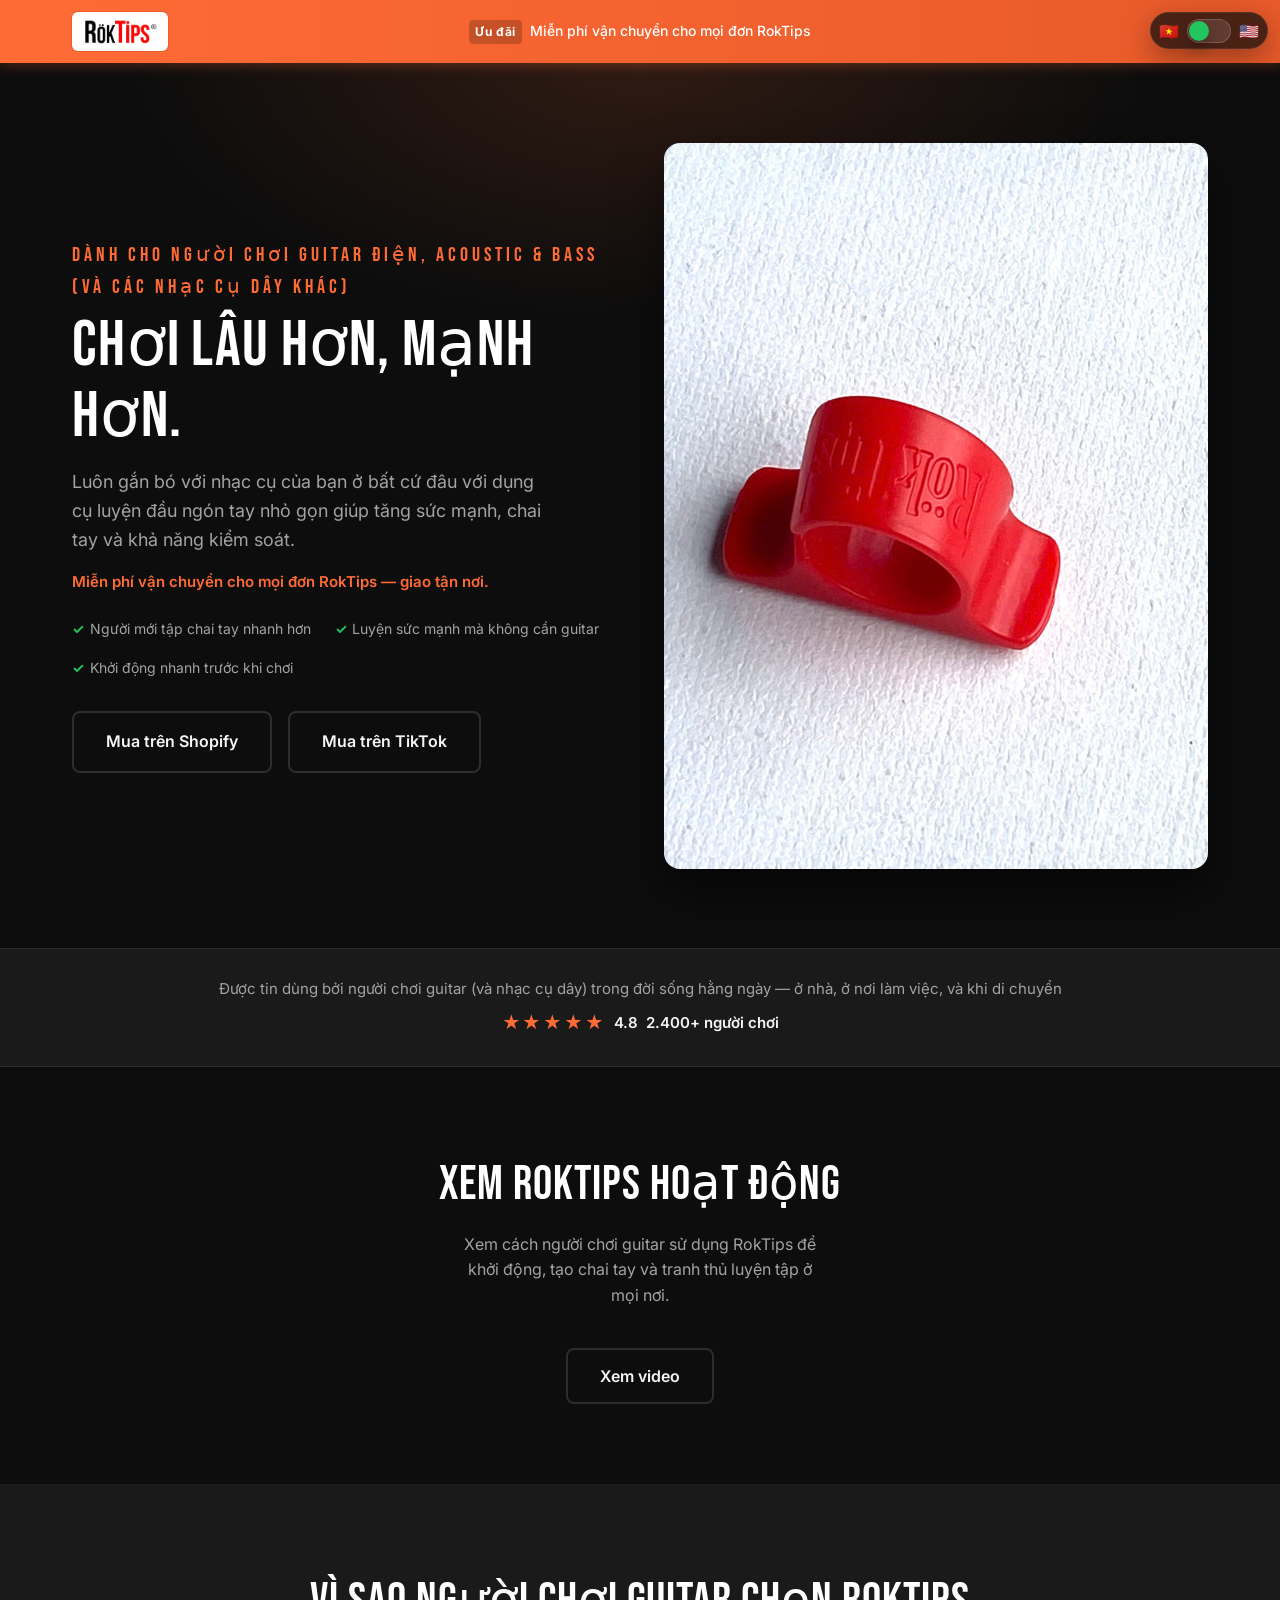
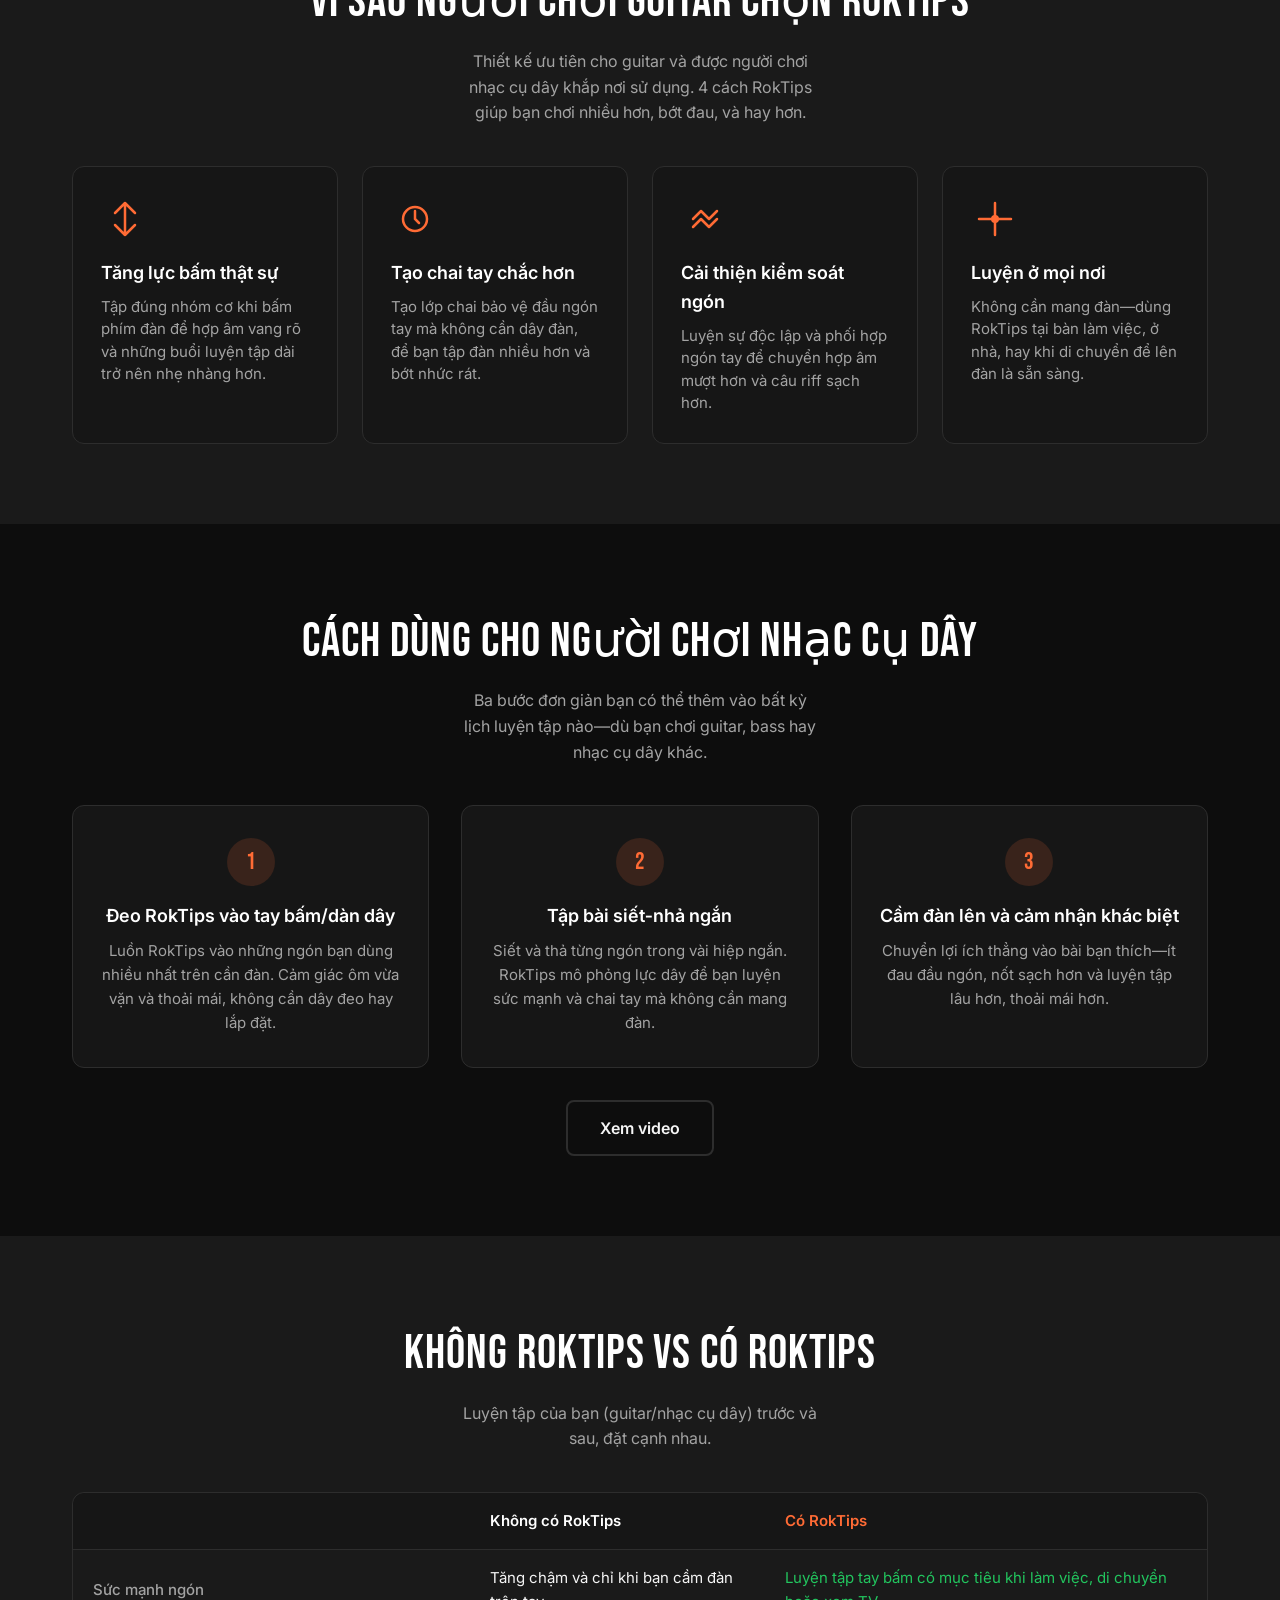
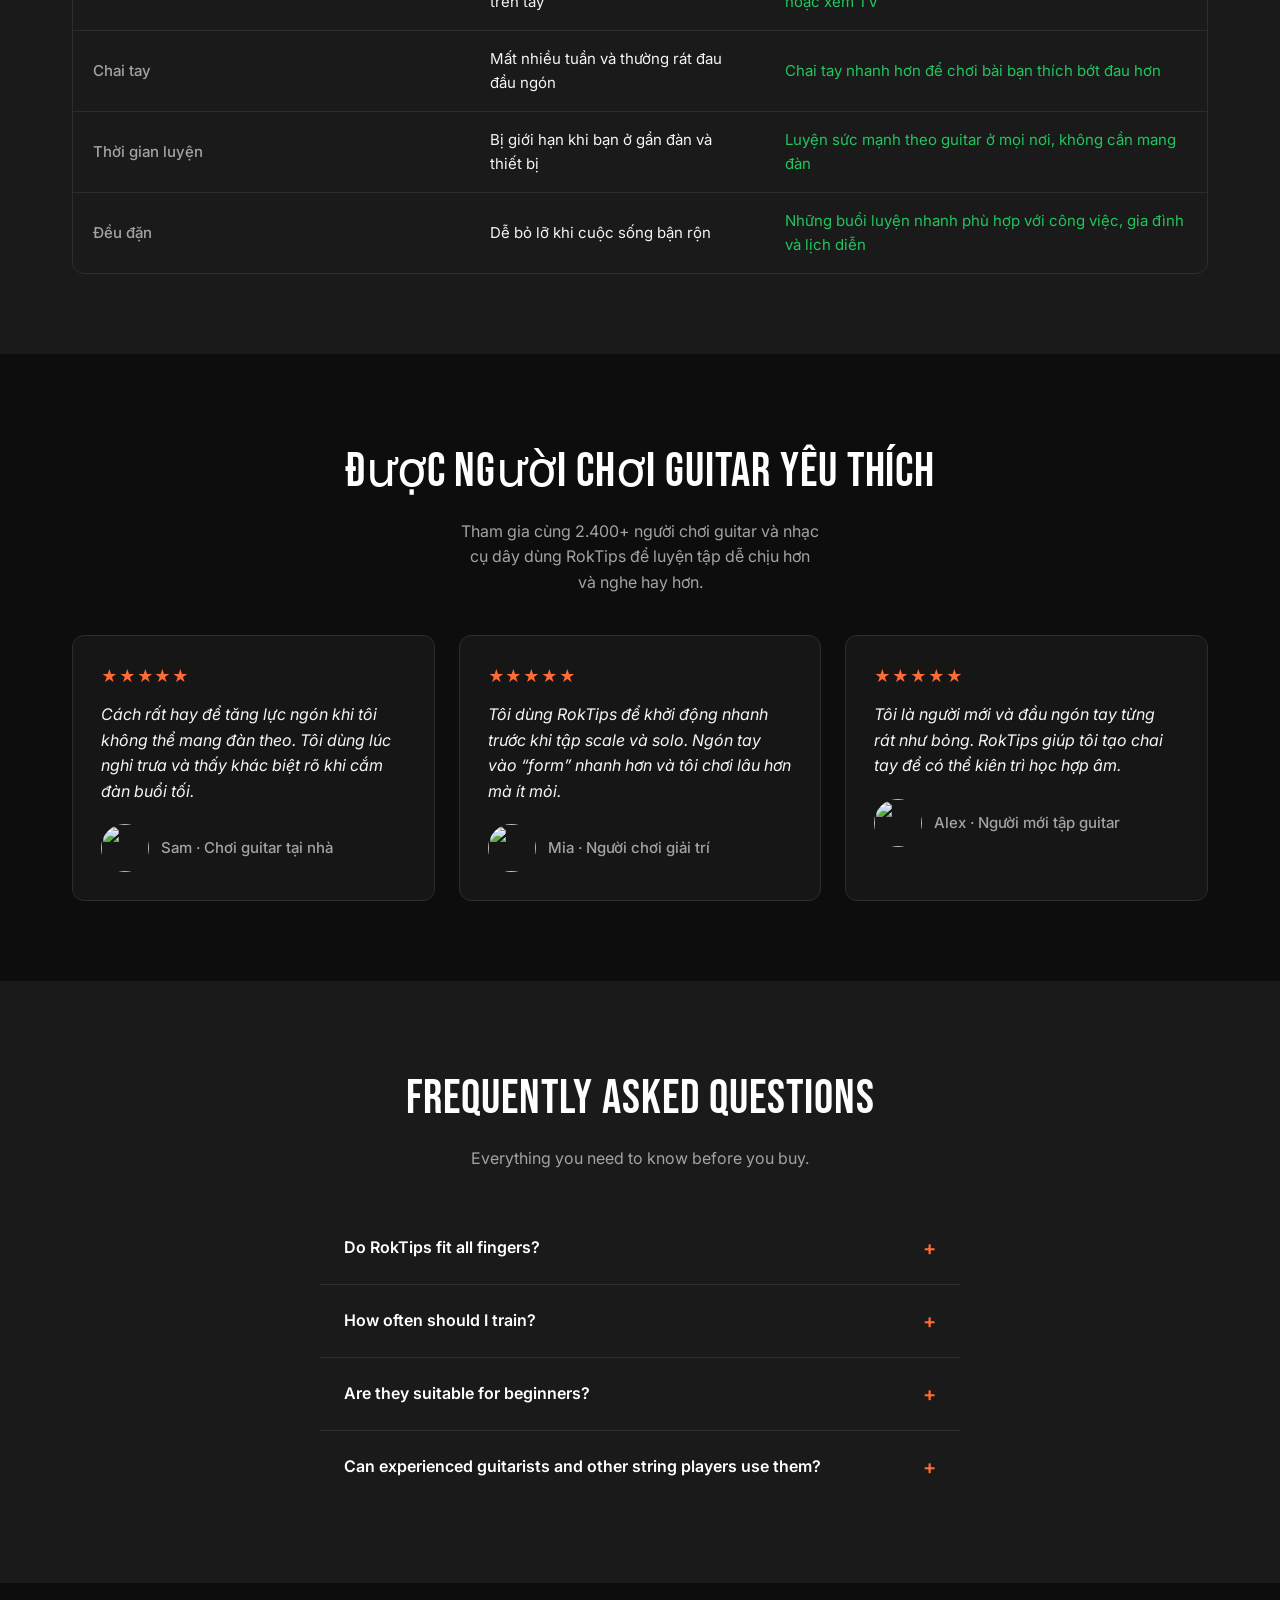
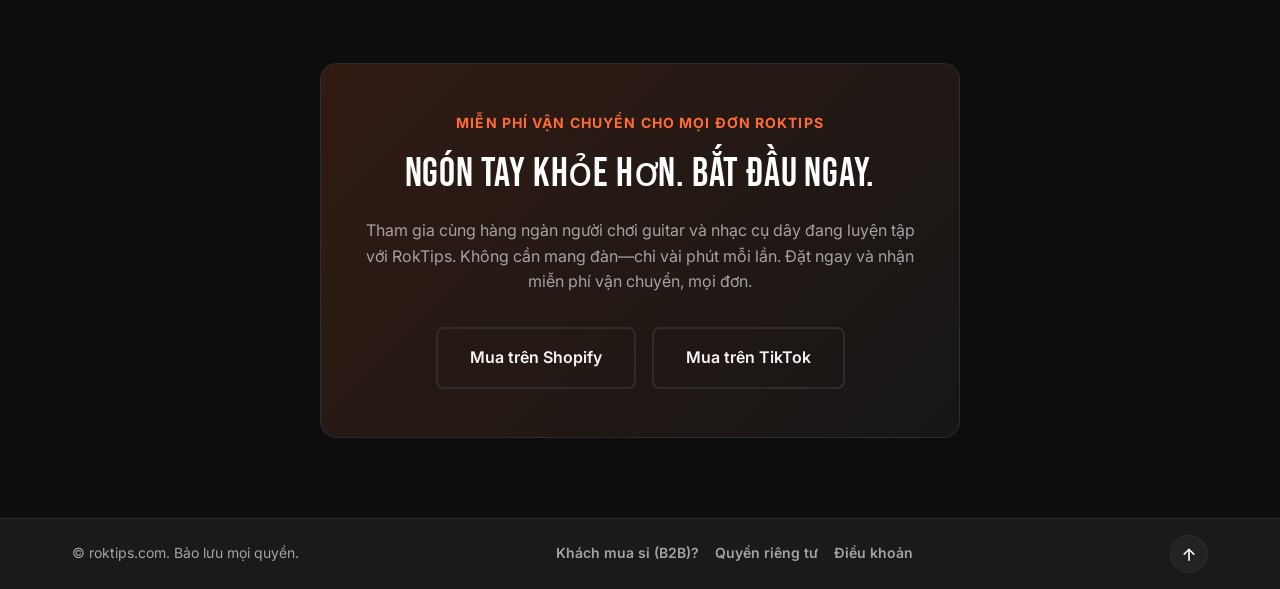
==== index.html @ f258624e "Update footer and add B2B lead tagging Refresh footer layout with privacy/terms links and a back-to-" ====
<!DOCTYPE html>
<html lang="vi">
<head>
  <meta charset="UTF-8">
  <meta name="viewport" content="width=device-width, initial-scale=1.0">
  <meta name="description" data-i18n-content="doc.description" content="RokTips – For guitarists and other string players who want stronger fingers, faster. Build calluses, strength, and dexterity anywhere so you can play longer with less pain.">
  <title data-i18n="doc.title">RokTips – Stronger Fingers for Guitarists & String Players</title>
  <link rel="preconnect" href="https://fonts.googleapis.com">
  <link rel="preconnect" href="https://fonts.gstatic.com" crossorigin>
  <link href="https://fonts.googleapis.com/css2?family=Bebas+Neue&family=Inter:wght@400;500;600;700&display=swap" rel="stylesheet">
  <link rel="stylesheet" href="css/styles.css?v=4">
</head>
<body>
  <!-- Language toggle -->
  <div class="lang-toggle" aria-label="Language selector" data-i18n-aria="lang.aria">
    <span class="lang-toggle__flag" aria-hidden="true" title="Tiếng Việt" data-i18n-title="lang.vnTitle">🇻🇳</span>
    <label class="lang-toggle__switch">
      <input type="checkbox" class="lang-toggle__input" id="lang-toggle" aria-label="Toggle language" data-i18n-aria="lang.toggleAria">
      <span class="lang-toggle__track" aria-hidden="true"></span>
      <span class="lang-toggle__thumb" aria-hidden="true"></span>
    </label>
    <span class="lang-toggle__flag" aria-hidden="true" title="English" data-i18n-title="lang.enTitle">🇺🇸</span>
  </div>

  <!-- Offer banner -->
  <div id="launch-banner" class="launch-banner" role="banner">
    <div class="launch-banner__inner">
      <span class="launch-banner__logo-wrap"><img src="img/logo.png" alt="RokTips" class="launch-banner__logo" width="120" height="32"></span>
      <a href="#cta" class="launch-banner__text">
        <span class="launch-banner__badge" data-i18n="banner.badge">Offer</span>
        <span data-i18n="banner.text">Free shipping on every RokTips order</span>
      </a>
    </div>
  </div>

  <!-- Sticky buy bar (top on desktop, bottom on mobile) -->
  <aside id="sticky-buy" class="sticky-buy" aria-label="Quick purchase" data-i18n-aria="stickyBuy.aria">
    <div class="sticky-buy__inner">
      <img src="img/logo.png" alt="RokTips" class="sticky-buy__logo" width="100" height="28">
      <span class="sticky-buy__label">RokTips</span>
      <div class="sticky-buy__buttons">
        <a href="https://shopify-link-placeholder" class="btn btn--secondary btn--sm js-open-register" target="_blank" rel="noopener" data-i18n="common.buyShopify">Buy on Shopify</a>
        <a href="https://tiktok-link-placeholder" class="btn btn--secondary btn--sm js-open-register" target="_blank" rel="noopener" data-i18n="common.buyTiktok">Buy on TikTok</a>
      </div>
    </div>
  </aside>

  <main>
    <!-- 1. Hero -->
    <header class="hero" id="hero">
      <div class="hero__bg"></div>
      <div class="container hero__container">
        <div class="hero__content">
          <p class="hero__brand" data-i18n-html="hero.brand">For electric, acoustic & bass guitarists<br>(and other string players)</p>
          <h1 class="hero__headline" data-i18n="hero.headline">Play Longer, Stronger.</h1>
          <p class="hero__subheadline" data-i18n="hero.subheadline">Stay connected to your instrument anywhere with a pocket‑sized fingertip trainer that builds strength, calluses, and control.</p>
          <p class="hero__urgency" data-i18n="hero.urgency">Free shipping on every RokTips order — delivered straight to your door.</p>
          <div class="hero__features">
            <span class="hero__feature"><span class="hero__feature-icon" aria-hidden="true">✓</span> <span data-i18n="hero.feature1">Beginners build calluses faster</span></span>
            <span class="hero__feature"><span class="hero__feature-icon" aria-hidden="true">✓</span> <span data-i18n="hero.feature2">Practice strength drills without a guitar</span></span>
            <span class="hero__feature"><span class="hero__feature-icon" aria-hidden="true">✓</span> <span data-i18n="hero.feature3">Quick warm‑ups before you play</span></span>
          </div>
          <div class="hero__cta">
            <a href="https://shopify-link-placeholder" class="btn btn--secondary btn--lg js-open-register" target="_blank" rel="noopener" data-i18n="common.buyShopify">Buy on Shopify</a>
            <a href="https://tiktok-link-placeholder" class="btn btn--secondary btn--lg js-open-register" target="_blank" rel="noopener" data-i18n="common.buyTiktok">Buy on TikTok</a>
          </div>
        </div>
        <figure class="hero__media">
          <img src="img/roktips.jpeg" alt="RokTips fingertip training tips and packaging for guitar and string players" width="560" height="560" class="hero__image">
        </figure>
      </div>
    </header>

    <!-- 2. Social proof strip -->
    <section class="social-proof" aria-label="Social proof" data-i18n-aria="socialProof.aria">
      <div class="container">
        <p class="social-proof__text" data-i18n="socialProof.text">Trusted by everyday guitarists (and other string players) at home, at work, and on the road</p>
        <div class="social-proof__stats">
          <span class="social-proof__stars" aria-hidden="true">★★★★★</span>
          <span class="social-proof__count" data-i18n-html="socialProof.count">4.8&nbsp;&nbsp;2,400+ players</span>
        </div>
      </div>
    </section>

    <!-- 3. Demo video -->
    <section class="video-section" id="demo">
      <div class="container">
        <h2 class="section-title" data-i18n="demo.title">See RokTips in Action</h2>
        <p class="section-subtitle" data-i18n="demo.subtitle">Watch how real guitarists use RokTips to warm up, build calluses, and squeeze in extra practice anywhere.</p>
        <div class="video-cta reveal">
          <button type="button" class="btn btn--secondary btn--lg js-open-video" data-i18n="common.watchVideo">
            Watch Video
          </button>
        </div>
      </div>
    </section>

    <!-- 4. Benefits -->
    <section class="benefits" id="benefits">
      <div class="container">
        <h2 class="section-title" data-i18n="benefits.title">Why Guitarists Choose RokTips</h2>
        <p class="section-subtitle" data-i18n="benefits.subtitle">Designed for guitarists first, and used by string players everywhere. Four ways RokTips helps you play more, hurt less, and sound better.</p>
        <div class="benefits__grid">
          <article class="benefit-card reveal">
            <div class="benefit-card__icon" aria-hidden="true">
              <svg viewBox="0 0 48 48" fill="none" xmlns="http://www.w3.org/2000/svg"><path d="M24 8v32M14 18l10-10 10 10M14 30l10 10 10-10" stroke="currentColor" stroke-width="2.5" stroke-linecap="round" stroke-linejoin="round"/></svg>
            </div>
            <h3 class="benefit-card__title" data-i18n="benefits.card1.title">Build real fretting strength</h3>
            <p class="benefit-card__text" data-i18n="benefits.card1.text">Target the same muscles you use on the fretboard so chords ring out clearly and long practice sessions feel easier.</p>
          </article>
          <article class="benefit-card reveal">
            <div class="benefit-card__icon" aria-hidden="true">
              <svg viewBox="0 0 48 48" fill="none" xmlns="http://www.w3.org/2000/svg"><circle cx="24" cy="24" r="12" stroke="currentColor" stroke-width="2.5"/><path d="M24 16v8l4 4" stroke="currentColor" stroke-width="2.5" stroke-linecap="round"/></svg>
            </div>
            <h3 class="benefit-card__title" data-i18n="benefits.card2.title">Develop solid calluses</h3>
            <p class="benefit-card__text" data-i18n="benefits.card2.text">Build protective fingertip calluses away from the strings, so you can spend more time actually playing and less time nursing sore fingers.</p>
          </article>
          <article class="benefit-card reveal">
            <div class="benefit-card__icon" aria-hidden="true">
              <svg viewBox="0 0 48 48" fill="none" xmlns="http://www.w3.org/2000/svg"><path d="M12 24l8-8 8 8 8-8" stroke="currentColor" stroke-width="2.5" stroke-linecap="round" stroke-linejoin="round"/><path d="M12 32l8-8 8 8 8-8" stroke="currentColor" stroke-width="2.5" stroke-linecap="round" stroke-linejoin="round"/></svg>
            </div>
            <h3 class="benefit-card__title" data-i18n="benefits.card3.title">Improve finger control</h3>
            <p class="benefit-card__text" data-i18n="benefits.card3.text">Train independent finger movement and coordination so your chord changes get smoother and your riffs get cleaner.</p>
          </article>
          <article class="benefit-card reveal">
            <div class="benefit-card__icon" aria-hidden="true">
              <svg viewBox="0 0 48 48" fill="none" xmlns="http://www.w3.org/2000/svg"><path d="M8 24h32M24 8v32" stroke="currentColor" stroke-width="2.5" stroke-linecap="round"/><circle cx="24" cy="24" r="4" fill="currentColor"/></svg>
            </div>
            <h3 class="benefit-card__title" data-i18n="benefits.card4.title">Practise guitar skills anywhere</h3>
            <p class="benefit-card__text" data-i18n="benefits.card4.text">No guitar needed—use RokTips at your desk, on the sofa, or during your commute and show up to the fretboard already warmed up.</p>
          </article>
        </div>
      </div>
    </section>

    <!-- 5. How it works -->
    <section class="how-it-works" id="how">
      <div class="container">
        <h2 class="section-title" data-i18n="how.title">How It Works for String Players</h2>
        <p class="section-subtitle" data-i18n="how.subtitle">Three simple steps you can add to any practice routine—whether you play guitar, bass, or other string instruments.</p>
        <ol class="steps">
          <li class="step reveal">
            <span class="step__num" aria-hidden="true">1</span>
            <h3 class="step__title" data-i18n="how.step1.title">Slip RokTips on your fretting/playing hand</h3>
            <p class="step__text" data-i18n="how.step1.text">Slide RokTips onto the fingers you use most on the fretboard or fingerboard. They feel snug but comfortable, with no setup or straps.</p>
          </li>
          <li class="step reveal">
            <span class="step__num" aria-hidden="true">2</span>
            <h3 class="step__title" data-i18n="how.step2.title">Do short squeeze‑and‑release drills</h3>
            <p class="step__text" data-i18n="how.step2.text">Squeeze and release each finger for a short set. RokTips simulate string resistance so you can train strength and calluses without your instrument.</p>
          </li>
          <li class="step reveal">
            <span class="step__num" aria-hidden="true">3</span>
            <h3 class="step__title" data-i18n="how.step3.title">Pick up your guitar (or other string instrument) and feel the difference</h3>
            <p class="step__text" data-i18n="how.step3.text">Transfer your gains straight to your favourite songs or pieces—less fingertip pain, cleaner notes, and longer, more enjoyable practice sessions.</p>
          </li>
        </ol>
        <div class="video-cta reveal">
          <button type="button" class="btn btn--secondary btn--lg js-open-local-video" data-i18n="common.watchVideo">
            Watch Video
          </button>
        </div>
      </div>
    </section>

    <!-- 6. Comparison -->
    <section class="comparison" id="comparison">
      <div class="container">
        <h2 class="section-title" data-i18n="comparison.title">Without vs With RokTips</h2>
        <p class="section-subtitle" data-i18n="comparison.subtitle">What your practice looks like as a guitarist or string player, side‑by‑side.</p>
        <div class="comparison-table-wrapper reveal">
          <table class="comparison-table">
            <thead>
              <tr>
                <th scope="col"></th>
                <th scope="col" data-i18n="comparison.colWithout">Without RokTips</th>
                <th scope="col" data-i18n="comparison.colWith">With RokTips</th>
              </tr>
            </thead>
            <tbody>
              <tr>
                <th scope="row" data-i18n="comparison.row1.label">Finger strength</th>
                <td data-i18n="comparison.row1.without">Builds slowly, only while you have a guitar in your hands</td>
                <td data-i18n="comparison.row1.with">Targeted fretting‑hand training while you work, commute, or watch TV</td>
              </tr>
              <tr>
                <th scope="row" data-i18n="comparison.row2.label">Calluses</th>
                <td data-i18n="comparison.row2.without">Take weeks to develop, with sore, stinging fingertips</td>
                <td data-i18n="comparison.row2.with">Calluses develop faster so playing your favourite songs hurts less</td>
              </tr>
              <tr>
                <th scope="row" data-i18n="comparison.row3.label">Practice time</th>
                <td data-i18n="comparison.row3.without">Limited to when you're near your guitar and amp</td>
                <td data-i18n="comparison.row3.with">Practise guitar‑specific strength drills anywhere, no guitar needed</td>
              </tr>
              <tr>
                <th scope="row" data-i18n="comparison.row4.label">Consistency</th>
                <td data-i18n="comparison.row4.without">Easy to skip days when life gets busy</td>
                <td data-i18n="comparison.row4.with">Quick sessions that fit around work, family, and gigs</td>
              </tr>
            </tbody>
          </table>
        </div>
      </div>
    </section>

    <!-- 7. Testimonials -->
    <section class="testimonials" id="testimonials">
      <div class="container">
        <h2 class="section-title" data-i18n="testimonials.title">Loved by Everyday Guitarists</h2>
        <p class="section-subtitle" data-i18n="testimonials.subtitle">Join 2,400+ guitarists and other string players using RokTips to make practice feel better and sound better.</p>
        <div class="testimonials__grid">
          <blockquote class="testimonial-card reveal">
            <div class="testimonial-card__stars" aria-hidden="true">★★★★★</div>
            <p class="testimonial-card__quote" data-i18n="testimonials.card1.quote">Great way to build finger strength when I can't take my guitar with me. I use it on my lunch break and notice the difference when I plug in at night.</p>
            <footer class="testimonial-card__author">
              <img src="https://placehold.co/56x56/333/666?text=1" alt="" width="56" height="56" class="testimonial-card__avatar">
              <cite data-i18n="testimonials.card1.cite">Sam · Bedroom guitarist</cite>
            </footer>
          </blockquote>
          <blockquote class="testimonial-card reveal">
            <div class="testimonial-card__stars" aria-hidden="true">★★★★★</div>
            <p class="testimonial-card__quote" data-i18n="testimonials.card2.quote">I use RokTips for a quick warm‑up before I practise scales and solos. My fingers feel ready way quicker and I can go longer without fatigue.</p>
            <footer class="testimonial-card__author">
              <img src="https://placehold.co/56x56/333/666?text=2" alt="" width="56" height="56" class="testimonial-card__avatar">
              <cite data-i18n="testimonials.card2.cite">Mia · Hobby player</cite>
            </footer>
          </blockquote>
          <blockquote class="testimonial-card reveal">
            <div class="testimonial-card__stars" aria-hidden="true">★★★★★</div>
            <p class="testimonial-card__quote" data-i18n="testimonials.card3.quote">I'm a total beginner and my fingertips used to be on fire after 10 minutes. RokTips helped me build calluses so I could actually stick with learning chords.</p>
            <footer class="testimonial-card__author">
              <img src="https://placehold.co/56x56/333/666?text=3" alt="" width="56" height="56" class="testimonial-card__avatar">
              <cite data-i18n="testimonials.card3.cite">Alex · New guitarist</cite>
            </footer>
          </blockquote>
        </div>
      </div>
    </section>

    <!-- 8. FAQ -->
    <section class="faq" id="faq">
      <div class="container">
        <h2 class="section-title">Frequently Asked Questions</h2>
        <p class="section-subtitle">Everything you need to know before you buy.</p>
        <div class="faq-list">
          <details class="faq-item reveal">
            <summary class="faq-item__question">Do RokTips fit all fingers?</summary>
            <p class="faq-item__answer">Yes, they fit most adult fingers.</p>
          </details>
          <details class="faq-item reveal">
            <summary class="faq-item__question">How often should I train?</summary>
            <p class="faq-item__answer">Short sessions are recommended.</p>
          </details>
          <details class="faq-item reveal">
            <summary class="faq-item__question">Are they suitable for beginners?</summary>
            <p class="faq-item__answer">Yes.</p>
          </details>
          <details class="faq-item reveal">
            <summary class="faq-item__question">Can experienced guitarists and other string players use them?</summary>
            <p class="faq-item__answer">Yes, many guitarists and other string players use them for warmups and strength training.</p>
          </details>
        </div>
      </div>
    </section>

    <!-- 9. Final CTA -->
    <section class="cta-final" id="cta">
      <div class="container">
        <div class="cta-final__box reveal">
          <p class="cta-final__urgency" data-i18n="cta.urgency">Free shipping on every RokTips order</p>
          <h2 class="cta-final__headline" data-i18n="cta.headline">Get Stronger Fingers. Start Today.</h2>
          <p class="cta-final__text" data-i18n="cta.text">Join thousands of guitar players and other string musicians training with RokTips. No instrument needed—just a few minutes a day. Order now and get free shipping, every time.</p>
          <div class="cta-final__buttons">
            <a href="https://shopify-link-placeholder" class="btn btn--secondary btn--lg js-open-register" target="_blank" rel="noopener" data-i18n="common.buyShopify">Buy on Shopify</a>
            <a href="https://tiktok-link-placeholder" class="btn btn--secondary btn--lg js-open-register" target="_blank" rel="noopener" data-i18n="common.buyTiktok">Buy on TikTok</a>
          </div>
        </div>
      </div>
    </section>
  </main>

  <!-- 10. Footer -->
  <footer class="footer" id="footer">
    <div class="container">
      <div class="footer__inner">
        <p class="footer__copy" data-i18n="footer.copy">© roktips.com. All rights reserved.</p>
        <nav class="footer__links" aria-label="Footer links" data-i18n-aria="footer.linksAria">
          <a class="footer__link js-open-b2b" href="#contact" data-i18n="footer.b2b">B2B Buyer?</a>
          <a class="footer__link" href="privacy.html" data-i18n="footer.privacy">Privacy</a>
          <a class="footer__link" href="terms.html" data-i18n="footer.terms">Terms</a>
        </nav>
        <a class="footer__top" href="#hero" aria-label="Back to top" data-i18n-aria="footer.backToTopAria">
          <svg viewBox="0 0 24 24" aria-hidden="true" focusable="false">
            <path d="M12 5l7 7-1.4 1.4L13 8.8V20h-2V8.8L6.4 13.4 5 12l7-7z" fill="currentColor"/>
          </svg>
        </a>
      </div>
    </div>
  </footer>

  <!-- Video modal -->
  <div class="video-modal" id="video-modal" aria-hidden="true">
    <div class="video-modal__backdrop" data-video-close></div>
    <div class="video-modal__dialog" role="dialog" aria-modal="true" aria-label="RokTips demo video" data-i18n-aria="videoModal.youtubeAria">
      <button type="button" class="video-modal__close" data-video-close aria-label="Close video" data-i18n-aria="videoModal.closeAria">&times;</button>
      <div class="video-modal__frame">
        <iframe
          id="video-iframe"
          src=""
          title="RokTips demo video"
          data-i18n-title="videoModal.youtubeTitle"
          allow="accelerometer; autoplay; clipboard-write; encrypted-media; gyroscope; picture-in-picture"
          allowfullscreen
        ></iframe>
      </div>
    </div>
  </div>

  <!-- Local MP4 video modal -->
  <div class="video-modal" id="local-video-modal" aria-hidden="true">
    <div class="video-modal__backdrop" data-local-video-close></div>
    <div class="video-modal__dialog" role="dialog" aria-modal="true" aria-label="RokTips video" data-i18n-aria="videoModal.localAria">
      <button type="button" class="video-modal__close" data-local-video-close aria-label="Close video" data-i18n-aria="videoModal.closeAria">&times;</button>
      <div class="video-modal__frame">
        <video
          id="local-video"
          controls
          preload="metadata"
          playsinline
        >
          <source src="hivAVFy6.mp4" type="video/mp4">
          <span data-i18n="videoModal.noSupport">Sorry, your browser doesn’t support embedded videos.</span>
        </video>
      </div>
    </div>
  </div>

  <!-- Interest registration modal -->
  <div class="interest-modal" id="interest-modal" aria-hidden="true">
    <div class="interest-modal__backdrop" data-modal-close></div>
    <div class="interest-modal__dialog" role="dialog" aria-modal="true" aria-labelledby="interest-modal-title">
      <button type="button" class="interest-modal__close" data-modal-close aria-label="Close registration form" data-i18n-aria="interest.closeAria">&times;</button>
      <h2 class="interest-modal__title" id="interest-modal-title" data-i18n="interest.title">Register your interest in RokTips</h2>
      <p class="interest-modal__subtitle"><span class="interest-modal__icon" aria-hidden="true">🚀</span> <span data-i18n="interest.subtitle">Launching soon. Leave your details and we'll let you know the moment RokTips goes live.</span></p>
      <div class="interest-modal__body">
        <form class="interest-modal__form" id="interest-form" novalidate>
          <div class="interest-modal__fields">
          <label class="interest-modal__field">
            <span class="interest-modal__label" data-i18n="interest.firstNameLabel">First name</span>
            <input type="text" name="first_name" id="interest-first-name" class="interest-modal__input" placeholder="Alex" autocomplete="given-name" data-i18n-placeholder="interest.firstNamePlaceholder">
          </label>
          <label class="interest-modal__field">
            <span class="interest-modal__label" data-i18n="interest.emailLabel">Email</span>
            <input type="email" name="email" id="interest-email" class="interest-modal__input" placeholder="you@example.com" autocomplete="email" data-i18n-placeholder="interest.emailPlaceholder">
          </label>
          <fieldset class="interest-modal__field interest-modal__channels">
            <legend class="interest-modal__label" data-i18n="interest.channelLegend">Preferred app for messages</legend>
            <div class="interest-modal__channel-row">
              <div class="interest-modal__channel-options">
                <label class="interest-modal__channel">
                  <input type="radio" name="channel" value="whatsapp">
                  <span>WhatsApp</span>
                </label>
                <label class="interest-modal__channel">
                  <input type="radio" name="channel" value="zalo">
                  <span>Zalo</span>
                </label>
              </div>
              <input
                type="tel"
                name="phone"
                id="interest-phone"
                class="interest-modal__input interest-modal__phone-single"
                value="+84 "
                placeholder="+84 7123 456 789"
                autocomplete="tel"
                data-i18n-placeholder="interest.phonePlaceholder"
              >
            </div>
          </fieldset>
          </div>
          <p class="interest-modal__error" id="interest-error" aria-live="polite" hidden></p>
          <p class="interest-modal__success" id="interest-success" aria-live="polite" hidden data-i18n="interest.success">Thanks for your interest! We'll notify you when RokTips is available.</p>
          <button type="submit" class="btn btn--secondary btn--lg interest-modal__submit" data-i18n="interest.submit">Notify me when RokTips launches</button>
          <p class="interest-modal__privacy" data-i18n-html="interest.privacyHtml">We’ll only use your details to let you know about the RokTips launch and related offers. No spam.</p>
        </form>
      </div>
    </div>
  </div>

  <script src="js/script.js"></script>
</body>
</html>
---- css/styles.css ----
/* ============================================
   RokTips – Product Landing Page
   Dark rock-inspired, high-contrast, modern
   ============================================ */

:root {
  /* Palette */
  --bg-dark: #0d0d0d;
  --bg-card: #161616;
  --bg-elevated: #1a1a1a;
  --surface: #252525;
  --border: #2d2d2d;
  --text: #f5f5f5;
  --text-muted: #a3a3a3;
  --accent: #ff6b35;
  --accent-hover: #ff8555;
  --accent-muted: rgba(255, 107, 53, 0.15);
  --white: #ffffff;
  --success: #22c55e;

  /* Spacing */
  --section-padding-y: 5rem;
  --section-padding-y-mobile: 3.5rem;
  --container-gap: 2rem;
}

*,
*::before,
*::after {
  box-sizing: border-box;
}

html {
  scroll-behavior: smooth;
}

body {
  margin: 0;
  font-family: 'Inter', -apple-system, BlinkMacSystemFont, sans-serif;
  font-size: 1rem;
  line-height: 1.6;
  color: var(--text);
  background: var(--bg-dark);
  -webkit-font-smoothing: antialiased;
}

body.has-banner {
  padding-top: 48px;
}

body.banner-dismissed.has-banner {
  padding-top: 0;
}

img {
  max-width: 100%;
  height: auto;
  display: block;
}

a {
  color: inherit;
  text-decoration: none;
}

/* ============================================
   Language toggle (VN/EN)
   ============================================ */
.lang-toggle {
  position: fixed;
  top: 0.75rem;
  right: 0.75rem;
  z-index: 220;
  display: inline-flex;
  align-items: center;
  gap: 0.5rem;
  padding: 0.35rem 0.5rem;
  border-radius: 999px;
  background: rgba(13, 13, 13, 0.72);
  border: 1px solid rgba(255, 255, 255, 0.08);
  backdrop-filter: blur(10px);
  -webkit-backdrop-filter: blur(10px);
  box-shadow: 0 10px 30px rgba(0, 0, 0, 0.35);
}

.lang-toggle__flag {
  font-size: 1rem;
  line-height: 1;
  opacity: 0.95;
}

.lang-toggle__switch {
  position: relative;
  width: 44px;
  height: 24px;
  display: inline-flex;
  align-items: center;
  justify-content: center;
}

.lang-toggle__input {
  position: absolute;
  inset: 0;
  opacity: 0;
  cursor: pointer;
}

.lang-toggle__track {
  position: absolute;
  inset: 0;
  background: rgba(255, 255, 255, 0.12);
  border: 1px solid rgba(255, 255, 255, 0.16);
  border-radius: 999px;
  transition: background 0.2s ease, border-color 0.2s ease;
}

.lang-toggle__thumb {
  position: absolute;
  top: 2px;
  left: 2px;
  width: 20px;
  height: 20px;
  border-radius: 999px;
  background: var(--success);
  box-shadow: 0 8px 16px rgba(0, 0, 0, 0.35);
  transition: transform 0.2s ease, background 0.2s ease;
}

.lang-toggle__input:checked ~ .lang-toggle__thumb {
  transform: translateX(20px);
  background: var(--success);
}

.lang-toggle__input:focus-visible ~ .lang-toggle__track {
  outline: 2px solid var(--accent);
  outline-offset: 2px;
}

@media (max-width: 767px) {
  .lang-toggle {
    top: 0.6rem;
    right: 0.6rem;
  }
}

/* Container */
.container {
  width: 100%;
  max-width: 1200px;
  margin: 0 auto;
  padding: 0 1.25rem;
}

@media (min-width: 768px) {
  .container {
    padding: 0 2rem;
  }
}

/* Section titles */
.section-title {
  font-family: 'Bebas Neue', sans-serif;
  font-size: clamp(2rem, 5vw, 3rem);
  font-weight: 400;
  letter-spacing: 0.02em;
  text-align: center;
  margin: 0 0 0.5rem;
  color: var(--white);
}

.section-subtitle {
  text-align: center;
  font-size: 1rem;
  color: var(--text-muted);
  margin: 0 0 2.5rem;
  max-width: 36ch;
  margin-left: auto;
  margin-right: auto;
}

/* Buttons */
.btn {
  display: inline-flex;
  align-items: center;
  justify-content: center;
  padding: 0.875rem 1.75rem;
  font-family: inherit;
  font-size: 0.9375rem;
  font-weight: 600;
  border: none;
  border-radius: 8px;
  cursor: pointer;
  transition: background 0.2s, transform 0.15s;
}

.btn:focus-visible {
  outline: 2px solid var(--accent);
  outline-offset: 2px;
}

.btn--primary {
  background: var(--accent);
  color: var(--white);
}

.btn--primary:hover {
  background: var(--accent-hover);
  transform: translateY(-1px);
}

.btn--secondary {
  background: transparent;
  color: var(--text);
  border: 2px solid var(--border);
}

.btn--secondary:hover {
  border-color: var(--accent);
  color: var(--accent);
  transform: translateY(-1px);
}

.btn--lg {
  padding: 1rem 2rem;
  font-size: 1rem;
}

.btn--sm {
  padding: 0.5rem 1rem;
  font-size: 0.875rem;
}

/* Subtle pulse for primary CTA */
@keyframes cta-pulse {
  0%, 100% { box-shadow: 0 0 0 0 rgba(255, 107, 53, 0.35); }
  50% { box-shadow: 0 0 0 8px rgba(255, 107, 53, 0); }
}

.btn--pulse.btn--primary {
  animation: cta-pulse 2s ease-in-out infinite;
}

.btn--pulse.btn--primary:hover {
  animation: none;
  box-shadow: 0 4px 14px rgba(255, 107, 53, 0.4);
}

/* ============================================
   Launch offer banner
   ============================================ */
.launch-banner {
  position: fixed;
  top: 0;
  left: 0;
  right: 0;
  z-index: 101;
  background: linear-gradient(90deg, var(--accent) 0%, #e85a2a 100%);
  color: var(--white);
  font-size: 0.875rem;
  font-weight: 500;
  box-shadow: 0 2px 12px rgba(255, 107, 53, 0.3);
  transition: transform 0.35s ease, opacity 0.35s ease;
}

.launch-banner.is-dismissed {
  transform: translateY(-100%);
  opacity: 0;
  pointer-events: none;
}

.launch-banner__inner {
  max-width: 1200px;
  margin: 0 auto;
  padding: 0.625rem 1.25rem 0.625rem 1.25rem;
  display: flex;
  align-items: center;
  justify-content: flex-start;
  gap: 0.75rem 1rem;
  position: relative;
  flex-wrap: wrap;
  padding-right: 2.5rem; /* space for dismiss button */
}

.launch-banner__logo-wrap {
  display: inline-flex;
  align-items: center;
  justify-content: center;
  background: #fff;
  padding: 0.35rem 0.6rem;
  border-radius: 6px;
  flex-shrink: 0;
  box-shadow: 0 0 0 1px rgba(0, 0, 0, 0.08);
}

.launch-banner__logo {
  height: 28px;
  width: auto;
  max-width: 100px;
  min-width: 60px;
  object-fit: contain;
  display: block;
}

.launch-banner__text {
  margin: 0;
  position: absolute;
  left: 50%;
  transform: translateX(-50%);
  text-align: center;
  padding: 0 3rem; /* avoid overlap with logo and dismiss */
  max-width: calc(100% - 8rem);
  box-sizing: border-box;
}

.launch-banner__badge {
  display: inline-block;
  background: rgba(0, 0, 0, 0.2);
  padding: 0.2em 0.5em;
  border-radius: 4px;
  font-weight: 700;
  font-size: 0.75rem;
  letter-spacing: 0.05em;
  margin-right: 0.35em;
  animation: badge-shine 3s ease-in-out infinite;
}

@keyframes badge-shine {
  0%, 100% { opacity: 1; }
  50% { opacity: 0.85; }
}

.launch-banner__dismiss {
  position: absolute;
  right: 0.75rem;
  top: 50%;
  transform: translateY(-50%);
  background: transparent;
  border: none;
  color: var(--white);
  font-size: 1.5rem;
  line-height: 1;
  cursor: pointer;
  padding: 0.25rem;
  opacity: 0.9;
  transition: opacity 0.2s;
  -webkit-tap-highlight-color: transparent;
}

.launch-banner__dismiss:hover {
  opacity: 1;
}

/* Small screens: logo and offer on same row; offer wraps to 2 lines beside logo */
@media (max-width: 767px) {
  .launch-banner__inner {
    flex-wrap: nowrap;
    padding-right: 2.5rem;
  }
  .launch-banner__text {
    position: static;
    left: auto;
    transform: none;
    width: auto;
    max-width: none;
    padding: 0 0.5rem 0 0;
    flex: 1;
    min-width: 0;
    text-align: left;
  }
}

@media (min-width: 768px) {
  .launch-banner__inner {
    padding: 0.75rem 2rem;
  }
  .launch-banner__dismiss {
    right: 1.5rem;
  }
}

/* ============================================
   Sticky buy bar (top desktop, bottom mobile)
   ============================================ */
.sticky-buy {
  position: fixed;
  top: 0;
  left: 0;
  right: 0;
  z-index: 100;
  background: rgba(13, 13, 13, 0.97);
  backdrop-filter: blur(12px);
  -webkit-backdrop-filter: blur(12px);
  border-bottom: 1px solid var(--border);
  transform: translateY(-100%);
  transition: transform 0.3s ease;
}

.sticky-buy.is-visible {
  transform: translateY(0);
}

/* Mobile: floating bar at bottom, full-width buttons */
@media (max-width: 767px) {
  .sticky-buy {
    top: auto;
    bottom: 0;
    transform: translateY(100%);
    border-bottom: none;
    border-top: 1px solid var(--border);
    padding-bottom: env(safe-area-inset-bottom, 0);
  }

  .sticky-buy.is-visible {
    transform: translateY(0);
  }

  .sticky-buy__inner {
    flex-direction: column;
    align-items: stretch;
    padding: 0.75rem 1rem;
    padding-bottom: calc(0.75rem + env(safe-area-inset-bottom, 0));
  }

  .sticky-buy__label {
    text-align: center;
    font-size: 1.25rem;
  }

  .sticky-buy__buttons {
    flex-direction: row;
    justify-content: center;
    gap: 0.75rem;
  }

  .sticky-buy__buttons .btn {
    flex: 1;
    min-width: 0;
  }

  main {
    padding-bottom: 100px; /* space above sticky bar */
  }
}

.sticky-buy__inner {
  max-width: 1200px;
  margin: 0 auto;
  padding: 0.75rem 1.25rem;
  display: flex;
  align-items: center;
  justify-content: space-between;
  gap: 1rem;
}

.sticky-buy__logo {
  height: 28px;
  width: auto;
  max-width: 90px;
  object-fit: contain;
  flex-shrink: 0;
  display: block;
}

.sticky-buy__label {
  font-family: 'Bebas Neue', sans-serif;
  font-size: 1.5rem;
  letter-spacing: 0.05em;
  color: var(--accent);
}

.sticky-buy__buttons {
  display: flex;
  gap: 0.75rem;
  flex-wrap: wrap;
}

@media (min-width: 768px) {
  .sticky-buy__inner {
    padding: 0.875rem 2rem;
  }
}

/* ============================================
   Hero
   ============================================ */
.hero {
  position: relative;
  min-height: 100vh;
  display: flex;
  align-items: center;
  padding: var(--section-padding-y-mobile) 0 4rem;
  overflow: hidden;
}

@media (min-width: 768px) {
  .hero {
    padding: var(--section-padding-y) 0 4rem;
  }
}

.hero__bg {
  position: absolute;
  inset: 0;
  background: radial-gradient(ellipse 80% 60% at 50% 0%, var(--accent-muted) 0%, transparent 50%),
              var(--bg-dark);
  pointer-events: none;
}

.hero__container {
  position: relative;
  display: grid;
  gap: 2.5rem;
  align-items: center;
}

@media (min-width: 900px) {
  .hero__container {
    grid-template-columns: 1fr 1fr;
    gap: 3rem;
    min-height: 70vh;
  }
}

.hero__content {
  text-align: center;
}

@media (min-width: 900px) {
  .hero__content {
    text-align: left;
  }
}

.hero__brand {
  font-family: 'Bebas Neue', sans-serif;
  font-size: 1.25rem;
  letter-spacing: 0.2em;
  color: var(--accent);
  margin: 0 0 0.5rem;
}

.hero__headline {
  font-family: 'Bebas Neue', sans-serif;
  font-size: clamp(2.5rem, 6vw, 4rem);
  font-weight: 400;
  line-height: 1.1;
  letter-spacing: 0.02em;
  margin: 0 0 1rem;
  color: var(--white);
}

.hero__subheadline {
  font-size: clamp(1rem, 2vw, 1.125rem);
  color: var(--text-muted);
  margin: 0 0 1rem;
  max-width: 480px;
}

.hero__urgency {
  font-size: 0.9375rem;
  font-weight: 600;
  color: var(--accent);
  margin: 0 0 1.5rem;
}

.hero__features {
  display: flex;
  flex-wrap: wrap;
  gap: 1rem 1.5rem;
  margin-bottom: 2rem;
  justify-content: center;
}

@media (min-width: 900px) {
  .hero__features {
    justify-content: flex-start;
  }
}

.hero__feature {
  display: inline-flex;
  align-items: center;
  gap: 0.35rem;
  font-size: 0.875rem;
  color: var(--text-muted);
}

.hero__feature-icon {
  color: var(--success);
  font-weight: 700;
}

.hero__content .hero__subheadline {
  margin-left: auto;
  margin-right: auto;
}

@media (min-width: 900px) {
  .hero__content .hero__subheadline {
    margin-left: 0;
    margin-right: 0;
  }
}

.hero__cta {
  display: flex;
  flex-wrap: wrap;
  gap: 1rem;
  justify-content: center;
}

@media (min-width: 900px) {
  .hero__cta {
    justify-content: flex-start;
  }
}

.hero__media {
  margin: 0;
  display: flex;
  justify-content: center;
  align-items: center;
}

.hero__image {
  border-radius: 16px;
  box-shadow: 0 24px 48px rgba(0, 0, 0, 0.5);
  transition: transform 0.5s ease;
}

.hero__media:hover .hero__image {
  transform: scale(1.02);
}

/* ============================================
   Social proof strip
   ============================================ */
.social-proof {
  padding: 1.75rem 0;
  background: var(--bg-elevated);
  border-top: 1px solid var(--border);
  border-bottom: 1px solid var(--border);
}

.social-proof .container {
  display: flex;
  flex-direction: column;
  align-items: center;
  gap: 0.5rem;
  text-align: center;
}

.social-proof__text {
  font-size: 0.9375rem;
  color: var(--text-muted);
  margin: 0;
}

.social-proof__stats {
  display: flex;
  align-items: center;
  gap: 0.5rem;
}

.social-proof__stars {
  color: var(--accent);
  font-size: 1.125rem;
  letter-spacing: 0.1em;
  animation: stars-soft 4s ease-in-out infinite;
}

.social-proof__count {
  font-weight: 600;
  font-size: 0.9375rem;
  color: var(--text);
}

/* ============================================
   Video section
   ============================================ */
.video-section {
  padding: var(--section-padding-y-mobile) 0;
}

@media (min-width: 768px) {
  .video-section {
    padding: var(--section-padding-y) 0;
  }
}

.video-cta {
  text-align: center;
  margin-top: 0.5rem;
}

.how-it-works .video-cta {
  margin-top: 2rem;
}

.video-wrapper {
  position: relative;
  max-width: 960px;
  margin: 0 auto;
  aspect-ratio: 16 / 9;
  border-radius: 12px;
  overflow: hidden;
  background: var(--surface);
}

.video-thumb {
  display: block;
  position: relative;
  aspect-ratio: 16 / 9;
}

.video-thumb img {
  width: 100%;
  height: 100%;
  object-fit: cover;
}

.video-thumb__play {
  position: absolute;
  top: 50%;
  left: 50%;
  transform: translate(-50%, -50%);
  width: 72px;
  height: 72px;
  background: var(--accent);
  border-radius: 50%;
  box-shadow: 0 8px 24px rgba(255, 107, 53, 0.4);
  transition: transform 0.2s, background 0.2s;
}

.video-thumb__play::after {
  content: '';
  position: absolute;
  top: 50%;
  left: 52%;
  transform: translate(-50%, -50%);
  border: 14px solid transparent;
  border-left-color: var(--white);
  margin-left: 4px;
}

.video-thumb:hover .video-thumb__play {
  transform: translate(-50%, -50%) scale(1.08);
  background: var(--accent-hover);
}

.video-embed {
  position: absolute;
  inset: 0;
  background: var(--bg-dark);
}

.video-thumb[hidden] {
  display: none;
}

.video-embed iframe {
  width: 100%;
  height: 100%;
  border: none;
}

.video-embed[hidden] {
  display: none;
}

/* Fullscreen video modal */
.video-modal {
  position: fixed;
  inset: 0;
  z-index: 190;
  display: none;
  align-items: center;
  justify-content: center;
  padding: clamp(0.75rem, 3vw, 2rem);
}

.video-modal.is-open {
  display: flex;
}

.video-modal__backdrop {
  position: absolute;
  inset: 0;
  background: rgba(0, 0, 0, 0.75);
}

.video-modal__dialog {
  position: relative;
  width: min(960px, 100%);
  margin: 0;
  padding: 0;
  border-radius: 12px;
  overflow: hidden;
  box-shadow: 0 24px 60px rgba(0, 0, 0, 0.7);
}

.video-modal__close {
  position: absolute;
  top: 0.5rem;
  right: 0.75rem;
  z-index: 2;
  background: rgba(0, 0, 0, 0.6);
  border: none;
  color: #fff;
  font-size: 1.5rem;
  line-height: 1;
  padding: 0.2rem 0.5rem;
  cursor: pointer;
}

.video-modal__frame {
  position: relative;
  width: 100%;
  aspect-ratio: 16 / 9;
  max-height: calc(100vh - 4.5rem);
  background: #000;
}

.video-modal__frame iframe {
  position: absolute;
  inset: 0;
  width: 100%;
  height: 100%;
  border: none;
}

.video-modal__frame video {
  position: absolute;
  inset: 0;
  width: 100%;
  height: 100%;
  border: none;
  background: #000;
}

/* ============================================
   Benefits
   ============================================ */
.benefits {
  padding: var(--section-padding-y-mobile) 0;
  background: var(--bg-elevated);
}

@media (min-width: 768px) {
  .benefits {
    padding: var(--section-padding-y) 0;
  }
}

.benefits__grid {
  display: grid;
  grid-template-columns: 1fr;
  gap: 1.5rem;
}

@media (min-width: 600px) {
  .benefits__grid {
    grid-template-columns: repeat(2, 1fr);
  }
}

@media (min-width: 900px) {
  .benefits__grid {
    grid-template-columns: repeat(4, 1fr);
    gap: 1.5rem;
  }
}

.benefit-card {
  background: var(--bg-card);
  border: 1px solid var(--border);
  border-radius: 12px;
  padding: 1.75rem;
  transition: transform 0.25s ease, border-color 0.25s ease, box-shadow 0.25s ease;
}

.benefit-card:hover {
  transform: translateY(-6px);
  border-color: var(--accent-muted);
  box-shadow: 0 16px 32px rgba(0, 0, 0, 0.35);
}

.benefit-card:hover .benefit-card__icon {
  transform: scale(1.08);
}

.benefit-card__icon {
  width: 48px;
  height: 48px;
  color: var(--accent);
  margin-bottom: 1rem;
  transition: transform 0.25s ease;
}

.benefit-card__icon svg {
  width: 100%;
  height: 100%;
}

/* Staggered reveal delay for benefit cards */
.benefits__grid .benefit-card.reveal:nth-child(1) { transition-delay: 0.05s; }
.benefits__grid .benefit-card.reveal:nth-child(2) { transition-delay: 0.1s; }
.benefits__grid .benefit-card.reveal:nth-child(3) { transition-delay: 0.15s; }
.benefits__grid .benefit-card.reveal:nth-child(4) { transition-delay: 0.2s; }

.benefit-card__title {
  font-size: 1.125rem;
  font-weight: 600;
  margin: 0 0 0.5rem;
  color: var(--white);
}

.benefit-card__text {
  font-size: 0.9375rem;
  color: var(--text-muted);
  margin: 0;
  line-height: 1.5;
}

/* ============================================
   How it works
   ============================================ */
.how-it-works {
  padding: var(--section-padding-y-mobile) 0;
}

@media (min-width: 768px) {
  .how-it-works {
    padding: var(--section-padding-y) 0;
  }
}

.steps {
  list-style: none;
  margin: 0;
  padding: 0;
  display: grid;
  gap: 2rem;
  max-width: 640px;
  margin: 0 auto;
}

@media (min-width: 768px) {
  .steps {
    grid-template-columns: repeat(3, 1fr);
    gap: 2rem;
    max-width: none;
  }
}

.step {
  text-align: center;
  padding: 2rem 1.5rem;
  background: var(--bg-card);
  border: 1px solid var(--border);
  border-radius: 12px;
  transition: transform 0.2s, border-color 0.2s;
}

.step:hover {
  transform: translateY(-2px);
  border-color: var(--accent-muted);
}

.step__num {
  display: inline-flex;
  align-items: center;
  justify-content: center;
  width: 48px;
  height: 48px;
  font-family: 'Bebas Neue', sans-serif;
  font-size: 1.5rem;
  color: var(--accent);
  background: var(--accent-muted);
  border-radius: 50%;
  margin-bottom: 1rem;
  transition: transform 0.2s ease;
}

.step:hover .step__num {
  transform: scale(1.08);
}

.step__title {
  font-size: 1.125rem;
  font-weight: 600;
  margin: 0 0 0.5rem;
  color: var(--white);
}

.step__text {
  font-size: 0.9375rem;
  color: var(--text-muted);
  margin: 0;
}

/* ============================================
   Comparison table
   ============================================ */
.comparison {
  padding: var(--section-padding-y-mobile) 0;
  background: var(--bg-elevated);
}

@media (min-width: 768px) {
  .comparison {
    padding: var(--section-padding-y) 0;
  }
}

.comparison-table-wrapper {
  overflow-x: auto;
  border-radius: 12px;
  border: 1px solid var(--border);
}

.comparison-table {
  width: 100%;
  min-width: 320px;
  border-collapse: collapse;
  font-size: 0.9375rem;
}

.comparison-table th,
.comparison-table td {
  padding: 1rem 1.25rem;
  text-align: left;
  border-bottom: 1px solid var(--border);
}

.comparison-table thead th {
  background: var(--bg-card);
  font-weight: 600;
  color: var(--white);
}

.comparison-table thead th:first-child {
  border-radius: 12px 0 0 0;
}

.comparison-table thead th:last-child {
  border-radius: 0 12px 0 0;
  color: var(--accent);
}

.comparison-table tbody th {
  font-weight: 500;
  color: var(--text-muted);
  width: 35%;
}

.comparison-table tbody td {
  color: var(--text);
}

.comparison-table tbody tr:last-child th,
.comparison-table tbody tr:last-child td {
  border-bottom: none;
}

.comparison-table tbody td:last-child {
  color: var(--success);
}

/* ============================================
   Testimonials
   ============================================ */
.testimonials {
  padding: var(--section-padding-y-mobile) 0;
}

@media (min-width: 768px) {
  .testimonials {
    padding: var(--section-padding-y) 0;
  }
}

.testimonials__grid {
  display: grid;
  grid-template-columns: 1fr;
  gap: 1.5rem;
}

@media (min-width: 600px) {
  .testimonials__grid {
    grid-template-columns: repeat(3, 1fr);
  }
}

.testimonial-card {
  margin: 0;
  padding: 1.75rem;
  background: var(--bg-card);
  border: 1px solid var(--border);
  border-radius: 12px;
  transition: transform 0.2s, border-color 0.2s;
}

.testimonial-card:hover {
  transform: translateY(-2px);
  border-color: var(--accent-muted);
}

.testimonial-card__stars {
  color: var(--accent);
  font-size: 1rem;
  letter-spacing: 0.05em;
  margin-bottom: 0.75rem;
  display: inline-block;
  animation: stars-soft 4s ease-in-out infinite;
}

@keyframes stars-soft {
  0%, 100% { opacity: 1; }
  50% { opacity: 0.85; }
}

.testimonial-card__quote {
  font-size: 1rem;
  line-height: 1.6;
  color: var(--text);
  margin: 0 0 1.25rem;
  font-style: italic;
}

.testimonial-card__author {
  display: flex;
  align-items: center;
  gap: 0.75rem;
}

.testimonial-card__avatar {
  width: 48px;
  height: 48px;
  border-radius: 50%;
  object-fit: cover;
}

.testimonial-card__author cite {
  font-style: normal;
  font-weight: 500;
  font-size: 0.9375rem;
  color: var(--text-muted);
}

/* ============================================
   FAQ
   ============================================ */
.faq {
  padding: var(--section-padding-y-mobile) 0;
  background: var(--bg-elevated);
}

@media (min-width: 768px) {
  .faq {
    padding: var(--section-padding-y) 0;
  }
}

.faq-list {
  max-width: 640px;
  margin: 0 auto;
}

.faq-item {
  border-bottom: 1px solid var(--border);
}

.faq-item:first-child {
  border-radius: 12px 12px 0 0;
  overflow: hidden;
}

.faq-item:last-child {
  border-radius: 0 0 12px 12px;
  border-bottom: none;
}

.faq-item__question {
  padding: 1.25rem 1.5rem;
  font-size: 1rem;
  font-weight: 600;
  color: var(--white);
  cursor: pointer;
  list-style: none;
  display: flex;
  align-items: center;
  justify-content: space-between;
  gap: 1rem;
  transition: background 0.2s;
}

.faq-item__question::-webkit-details-marker {
  display: none;
}

.faq-item__question::after {
  content: '+';
  font-size: 1.25rem;
  color: var(--accent);
  flex-shrink: 0;
  transition: transform 0.2s;
}

.faq-item[open] .faq-item__question::after {
  transform: rotate(45deg);
}

.faq-item__question:hover {
  background: var(--bg-card);
}

.faq-item__answer {
  padding: 0 1.5rem 1.25rem;
  margin: 0;
  font-size: 0.9375rem;
  color: var(--text-muted);
  line-height: 1.6;
}

/* ============================================
   Final CTA
   ============================================ */
.cta-final {
  padding: var(--section-padding-y-mobile) 0;
}

@media (min-width: 768px) {
  .cta-final {
    padding: var(--section-padding-y) 0;
  }
}

.cta-final__box {
  max-width: 640px;
  margin: 0 auto;
  padding: 3rem 2rem;
  background: linear-gradient(135deg, var(--accent-muted) 0%, var(--bg-card) 100%);
  border: 1px solid var(--border);
  border-radius: 16px;
  text-align: center;
}

.cta-final__urgency {
  font-size: 0.875rem;
  font-weight: 700;
  color: var(--accent);
  text-transform: uppercase;
  letter-spacing: 0.08em;
  margin: 0 0 0.5rem;
}

.cta-final__headline {
  font-family: 'Bebas Neue', sans-serif;
  font-size: clamp(2rem, 4vw, 2.5rem);
  font-weight: 400;
  letter-spacing: 0.02em;
  margin: 0 0 0.75rem;
  color: var(--white);
}

.cta-final__text {
  font-size: 1rem;
  color: var(--text-muted);
  margin: 0 0 2rem;
  line-height: 1.6;
}

.cta-final__buttons {
  display: flex;
  flex-wrap: wrap;
  gap: 1rem;
  justify-content: center;
}

/* ============================================
   Footer
   ============================================ */
.footer {
  padding: 1rem 0;
  border-top: 1px solid var(--border);
  background: var(--bg-elevated);
}

.footer__copy {
  font-size: 0.875rem;
  color: var(--text-muted);
  margin: 0;
}

.footer__inner {
  display: flex;
  align-items: center;
  justify-content: space-between;
  gap: 1rem;
  flex-wrap: wrap;
}

.footer__links {
  display: inline-flex;
  align-items: center;
  gap: 1rem;
}

.footer__link {
  font-size: 0.875rem;
  font-weight: 600;
  color: var(--text-muted);
  transition: color 0.2s;
}

.footer__link:hover {
  color: var(--accent);
}

.footer__top {
  width: 38px;
  height: 38px;
  border-radius: 999px;
  display: inline-flex;
  align-items: center;
  justify-content: center;
  border: 1px solid var(--border);
  background: rgba(255, 255, 255, 0.04);
  color: var(--text);
  transition: transform 0.15s ease, border-color 0.2s ease, background 0.2s ease;
}

.footer__top:hover {
  transform: translateY(-1px);
  border-color: var(--accent);
  background: rgba(255, 107, 53, 0.08);
}

.footer__top:focus-visible {
  outline: 2px solid var(--accent);
  outline-offset: 2px;
}

.footer__top svg {
  width: 20px;
  height: 20px;
}

@media (max-width: 520px) {
  .footer__inner {
    justify-content: center;
    text-align: center;
  }
}

/* ============================================
   Interest registration modal
   ============================================ */
.interest-modal {
  position: fixed;
  inset: 0;
  z-index: 200;
  display: none;
}

.interest-modal.is-open {
  display: block;
}

.interest-modal__backdrop {
  position: absolute;
  inset: 0;
  background: rgba(0, 0, 0, 0.7);
}

.interest-modal__dialog {
  position: relative;
  max-width: 480px;
  margin: 4rem auto;
  padding: 1.75rem 1.75rem 1.75rem;
  background: var(--bg-card);
  border-radius: 16px;
  border: 1px solid var(--border);
  box-shadow: 0 24px 60px rgba(0, 0, 0, 0.7);
  max-height: calc(100vh - 4rem);
  display: flex;
  flex-direction: column;
}

@media (max-width: 599px) {
  .interest-modal__dialog {
    margin: 3.5rem 1rem;
    padding: 1.75rem 1.5rem 1.5rem;
    max-height: calc(100vh - 3rem);
  }
}

.interest-modal__close {
  position: absolute;
  top: 0.75rem;
  right: 0.75rem;
  background: transparent;
  border: none;
  color: var(--text-muted);
  font-size: 1.5rem;
  line-height: 1;
  cursor: pointer;
}

.interest-modal__title {
  font-family: 'Bebas Neue', sans-serif;
  font-size: clamp(1.5rem, 3vw, 1.9rem);
  font-weight: 400;
  letter-spacing: 0.04em;
  margin: 0 0 0.35rem;
  color: var(--white);
}

.interest-modal__subtitle {
  margin: 0 0 1.25rem;
  font-size: 0.95rem;
  color: var(--text-muted);
}

.interest-modal__icon {
  display: inline-block;
  margin-right: 0.35rem;
}

.interest-modal__hint {
  margin: 0;
  font-size: 0.875rem;
  color: var(--text-muted);
}

.interest-modal__body {
  margin-top: 0.25rem;
  padding-top: 0.25rem;
  overflow-y: auto;
}

.interest-modal__fields {
  display: grid;
  gap: 0.9rem;
  margin-bottom: 0.75rem;
  grid-template-columns: repeat(2, minmax(0, 1fr));
}

@media (max-width: 420px) {
  .interest-modal__fields {
    grid-template-columns: 1fr;
  }
}

.interest-modal__channels {
  grid-column: 1 / -1;
}

.interest-modal__field {
  display: flex;
  flex-direction: column;
  gap: 0.35rem;
}

.interest-modal__label {
  font-size: 0.875rem;
  font-weight: 500;
  color: var(--text);
}

.interest-modal__input {
  padding: 0.6rem 0.75rem;
  border-radius: 8px;
  border: 1px solid var(--border);
  background: var(--bg-elevated);
  color: var(--text);
  font-family: inherit;
  font-size: 0.9375rem;
}

.interest-modal__input:focus-visible {
  outline: 2px solid var(--accent);
  outline-offset: 1px;
  border-color: var(--accent);
}

.interest-modal__phone {
  display: flex;
  gap: 0.5rem;
}

.interest-modal__phone-code {
  min-width: 110px;
  padding: 0.6rem 0.5rem;
  border-radius: 8px;
  border: 1px solid var(--border);
  background: var(--bg-elevated);
  color: var(--text);
  font-family: inherit;
  font-size: 0.9rem;
}

.interest-modal__phone-code:focus-visible {
  outline: 2px solid var(--accent);
  outline-offset: 1px;
  border-color: var(--accent);
}

.interest-modal__phone-input {
  flex: 1;
}

.interest-modal__channels {
  border: 1px solid var(--border);
  border-radius: 10px;
  padding: 0.6rem 0.75rem 0.75rem;
  margin: 0;
  background: var(--bg-elevated);
}

.interest-modal__channels legend {
  margin: 0 0 0.35rem;
}

.interest-modal__channel-row {
  display: flex;
  align-items: center;
  justify-content: space-between;
  gap: 0.75rem;
  flex-wrap: wrap;
}

.interest-modal__channel-options {
  display: flex;
  gap: 0.75rem;
  flex-wrap: wrap;
}

.interest-modal__phone-single {
  flex: 1;
  min-width: 220px;
}

.interest-modal__channel {
  display: inline-flex;
  align-items: center;
  gap: 0.35rem;
  font-size: 0.875rem;
  color: var(--text-muted);
  padding: 0.25rem 0.6rem;
  border-radius: 999px;
  border: 1px solid var(--border);
  cursor: pointer;
}

.interest-modal__channel input[type="radio"] {
  width: 1rem;
  height: 1rem;
}

.interest-modal__channel input[type="radio"]:checked + span {
  color: var(--accent);
  font-weight: 500;
}

.interest-modal__error,
.interest-modal__success {
  margin: 0 0 0.75rem;
  font-size: 0.875rem;
}

.interest-modal__error {
  color: #f97373;
}

.interest-modal__success {
  color: var(--success);
}

.interest-modal__submit {
  width: 100%;
  justify-content: center;
  margin-bottom: 0.75rem;
}

.interest-modal__privacy {
  margin: 0;
  font-size: 0.8rem;
  color: var(--text-muted);
}

.interest-modal__privacy a {
  color: var(--text);
  text-decoration: underline;
  text-underline-offset: 3px;
  text-decoration-color: rgba(255, 255, 255, 0.35);
}

.interest-modal__privacy a:hover {
  text-decoration-color: var(--accent);
}

/* ============================================
   Legal pages
   ============================================ */
.legal {
  padding: 5rem 0 4rem;
}

.legal__container {
  max-width: 900px;
}

.legal__back {
  display: inline-block;
  color: var(--text-muted);
  margin-bottom: 1.25rem;
}

.legal__back:hover {
  color: var(--accent);
}

.legal__title {
  font-family: 'Bebas Neue', sans-serif;
  font-size: clamp(2.25rem, 5vw, 3rem);
  font-weight: 400;
  letter-spacing: 0.02em;
  margin: 0 0 0.5rem;
  color: var(--white);
}

.legal__updated {
  margin: 0 0 1.5rem;
  color: var(--text-muted);
  font-size: 0.95rem;
}

.legal__card {
  background: var(--bg-card);
  border: 1px solid var(--border);
  border-radius: 16px;
  padding: 1.75rem;
}

.legal__heading {
  margin: 1.5rem 0 0.5rem;
  font-size: 1.125rem;
  color: var(--white);
}

.legal__heading:first-child {
  margin-top: 0;
}

.legal__text {
  margin: 0 0 0.75rem;
  color: var(--text-muted);
  line-height: 1.7;
}

.legal__list {
  margin: 0 0 0.75rem 1.25rem;
  padding: 0;
}

.legal__link {
  color: var(--text);
  text-decoration: underline;
  text-underline-offset: 3px;
  text-decoration-color: rgba(255, 255, 255, 0.35);
}

.legal__link:hover {
  text-decoration-color: var(--accent);
}

/* ============================================
   Scroll reveal animation
   ============================================ */
.reveal {
  opacity: 0;
  transform: translateY(24px);
  transition: opacity 0.6s ease, transform 0.6s ease;
}

.reveal.is-visible {
  opacity: 1;
  transform: translateY(0);
}
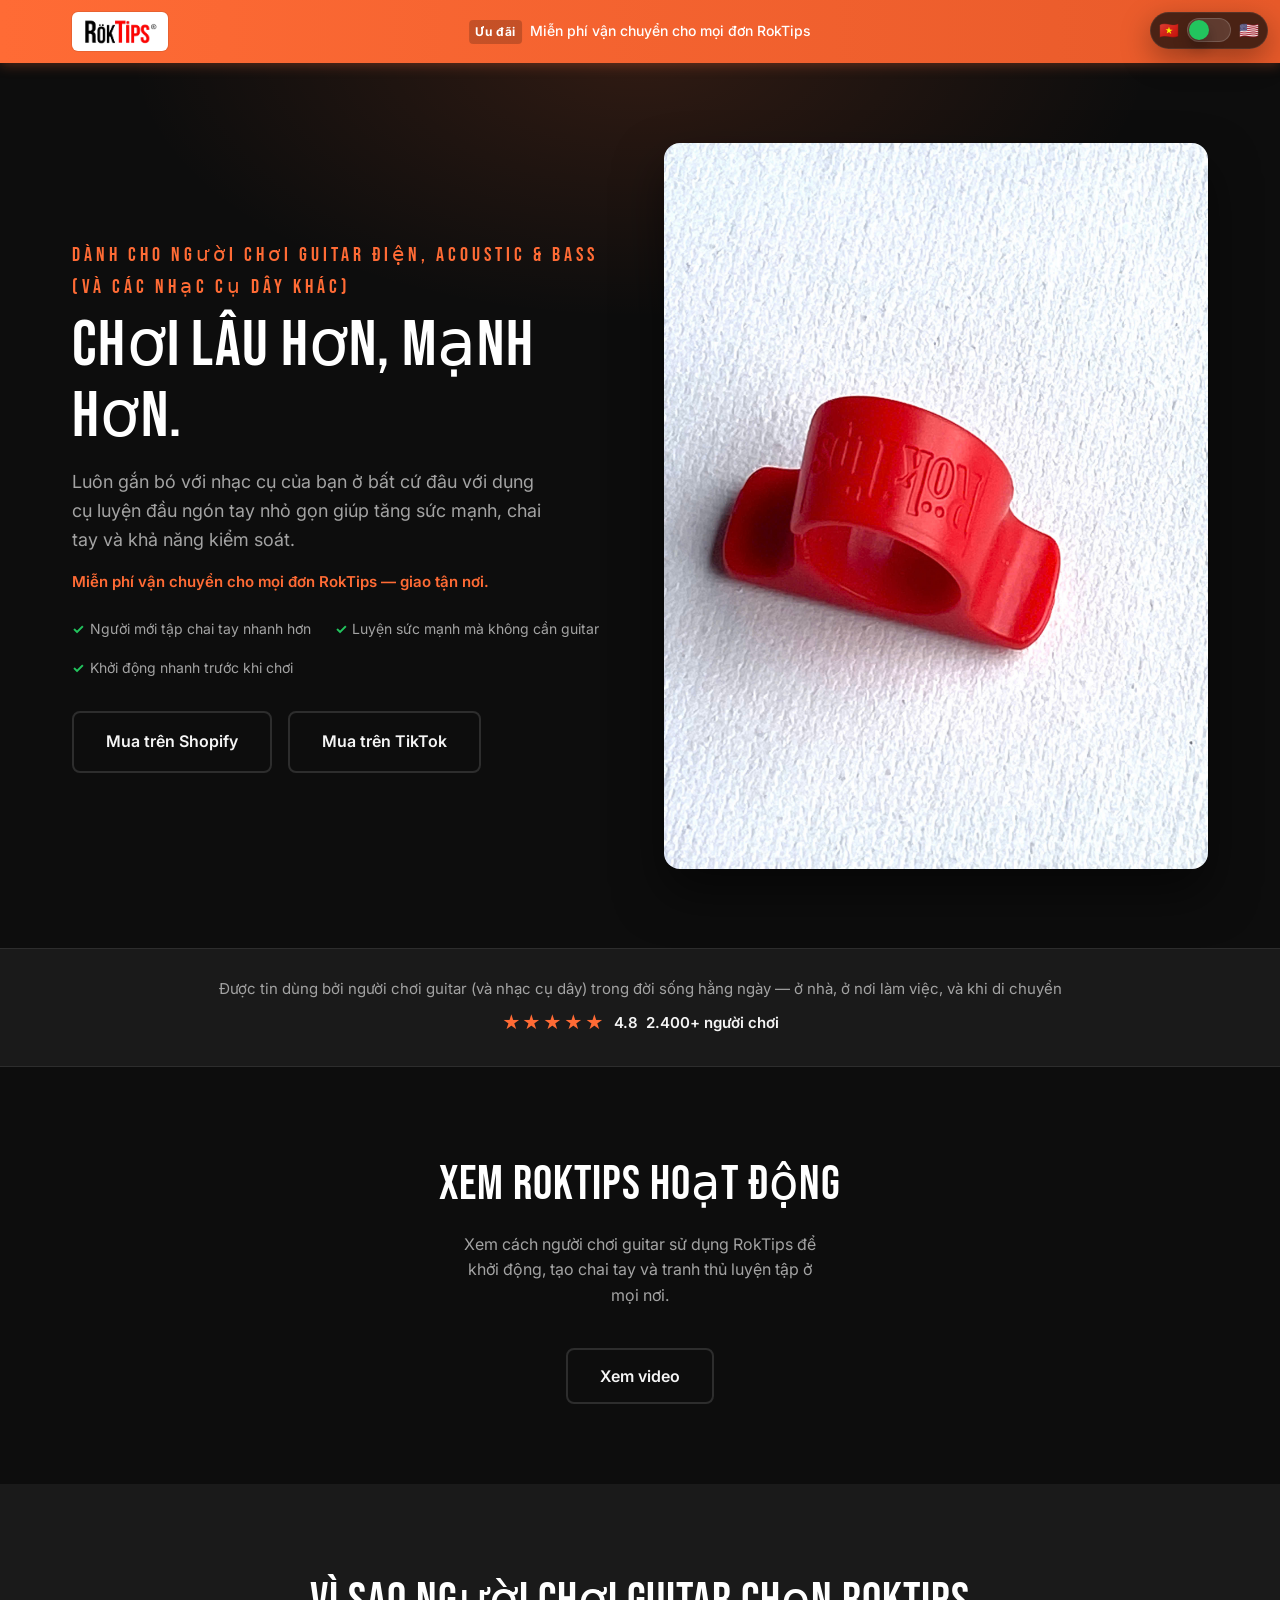
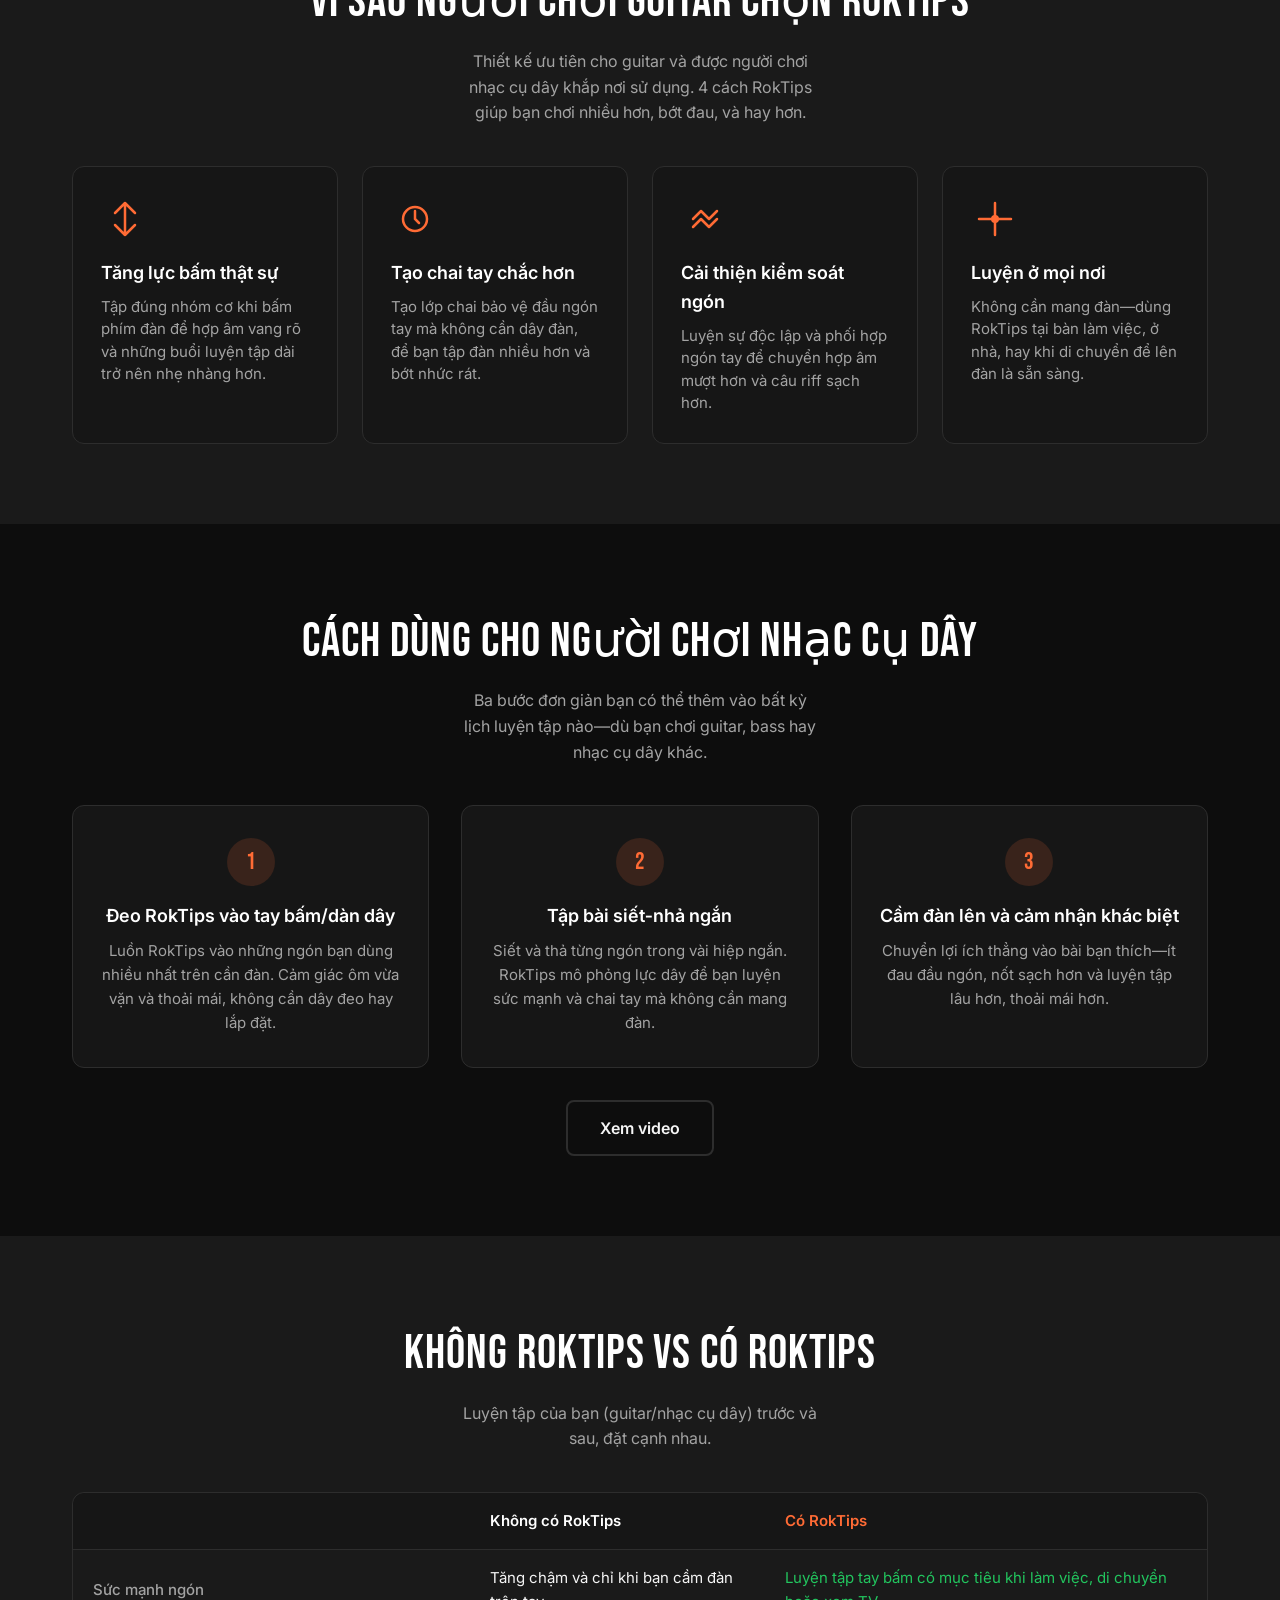
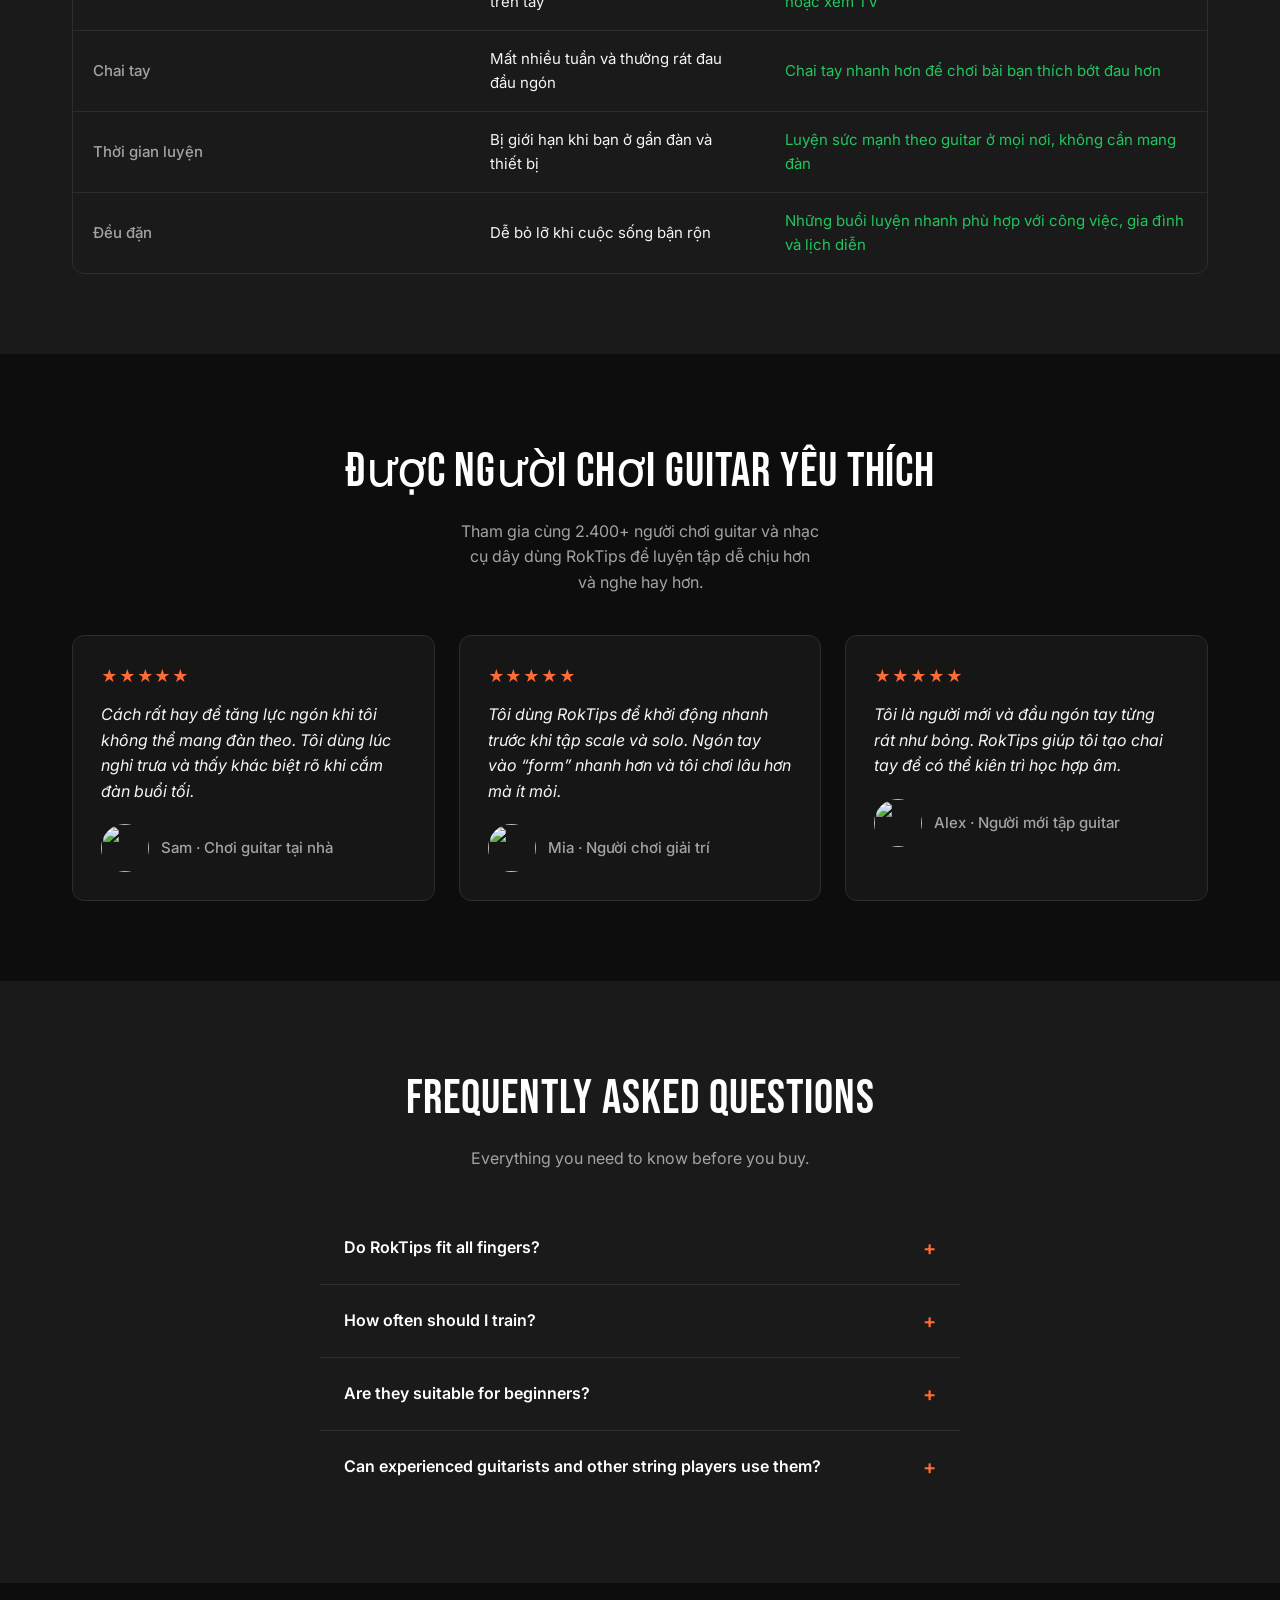
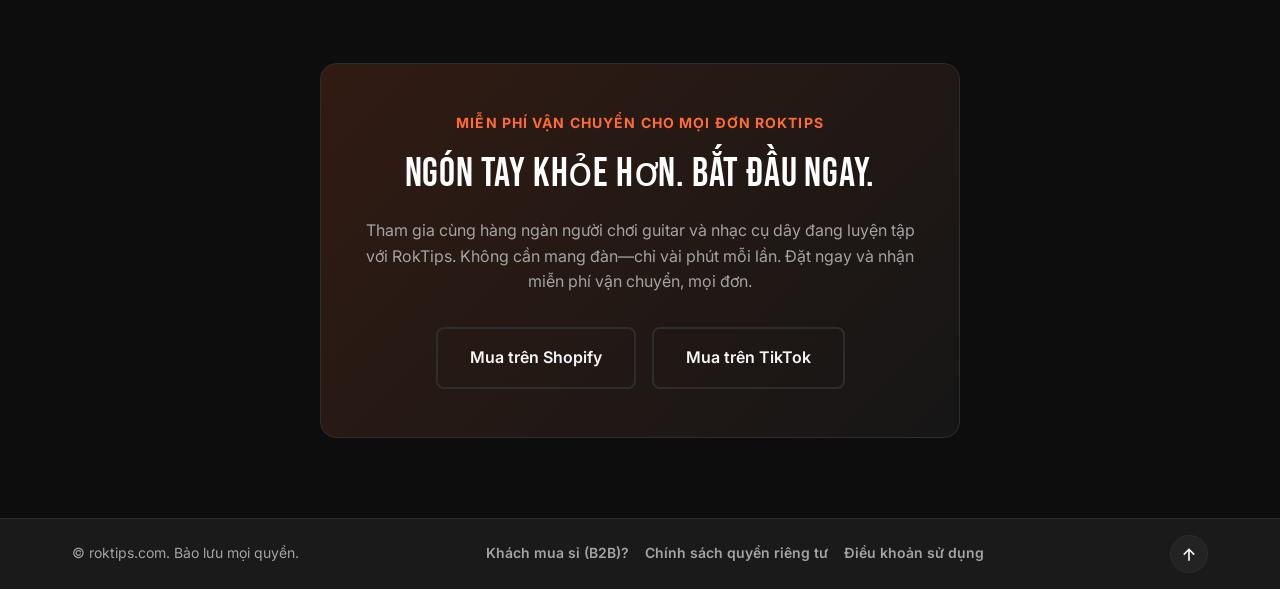
==== commit 892e80be: "Tweak footer labels and ensure B2C message default Rename footer legal links to Privacy Policy and T" ====
--- a/index.html
+++ b/index.html
@@ -287,8 +287,8 @@
         <p class="footer__copy" data-i18n="footer.copy">© roktips.com. All rights reserved.</p>
         <nav class="footer__links" aria-label="Footer links" data-i18n-aria="footer.linksAria">
           <a class="footer__link js-open-b2b" href="#contact" data-i18n="footer.b2b">B2B Buyer?</a>
-          <a class="footer__link" href="privacy.html" data-i18n="footer.privacy">Privacy</a>
-          <a class="footer__link" href="terms.html" data-i18n="footer.terms">Terms</a>
+          <a class="footer__link" href="privacy.html" data-i18n="footer.privacy">Privacy Policy</a>
+          <a class="footer__link" href="terms.html" data-i18n="footer.terms">Terms of Use</a>
         </nav>
         <a class="footer__top" href="#hero" aria-label="Back to top" data-i18n-aria="footer.backToTopAria">
           <svg viewBox="0 0 24 24" aria-hidden="true" focusable="false">
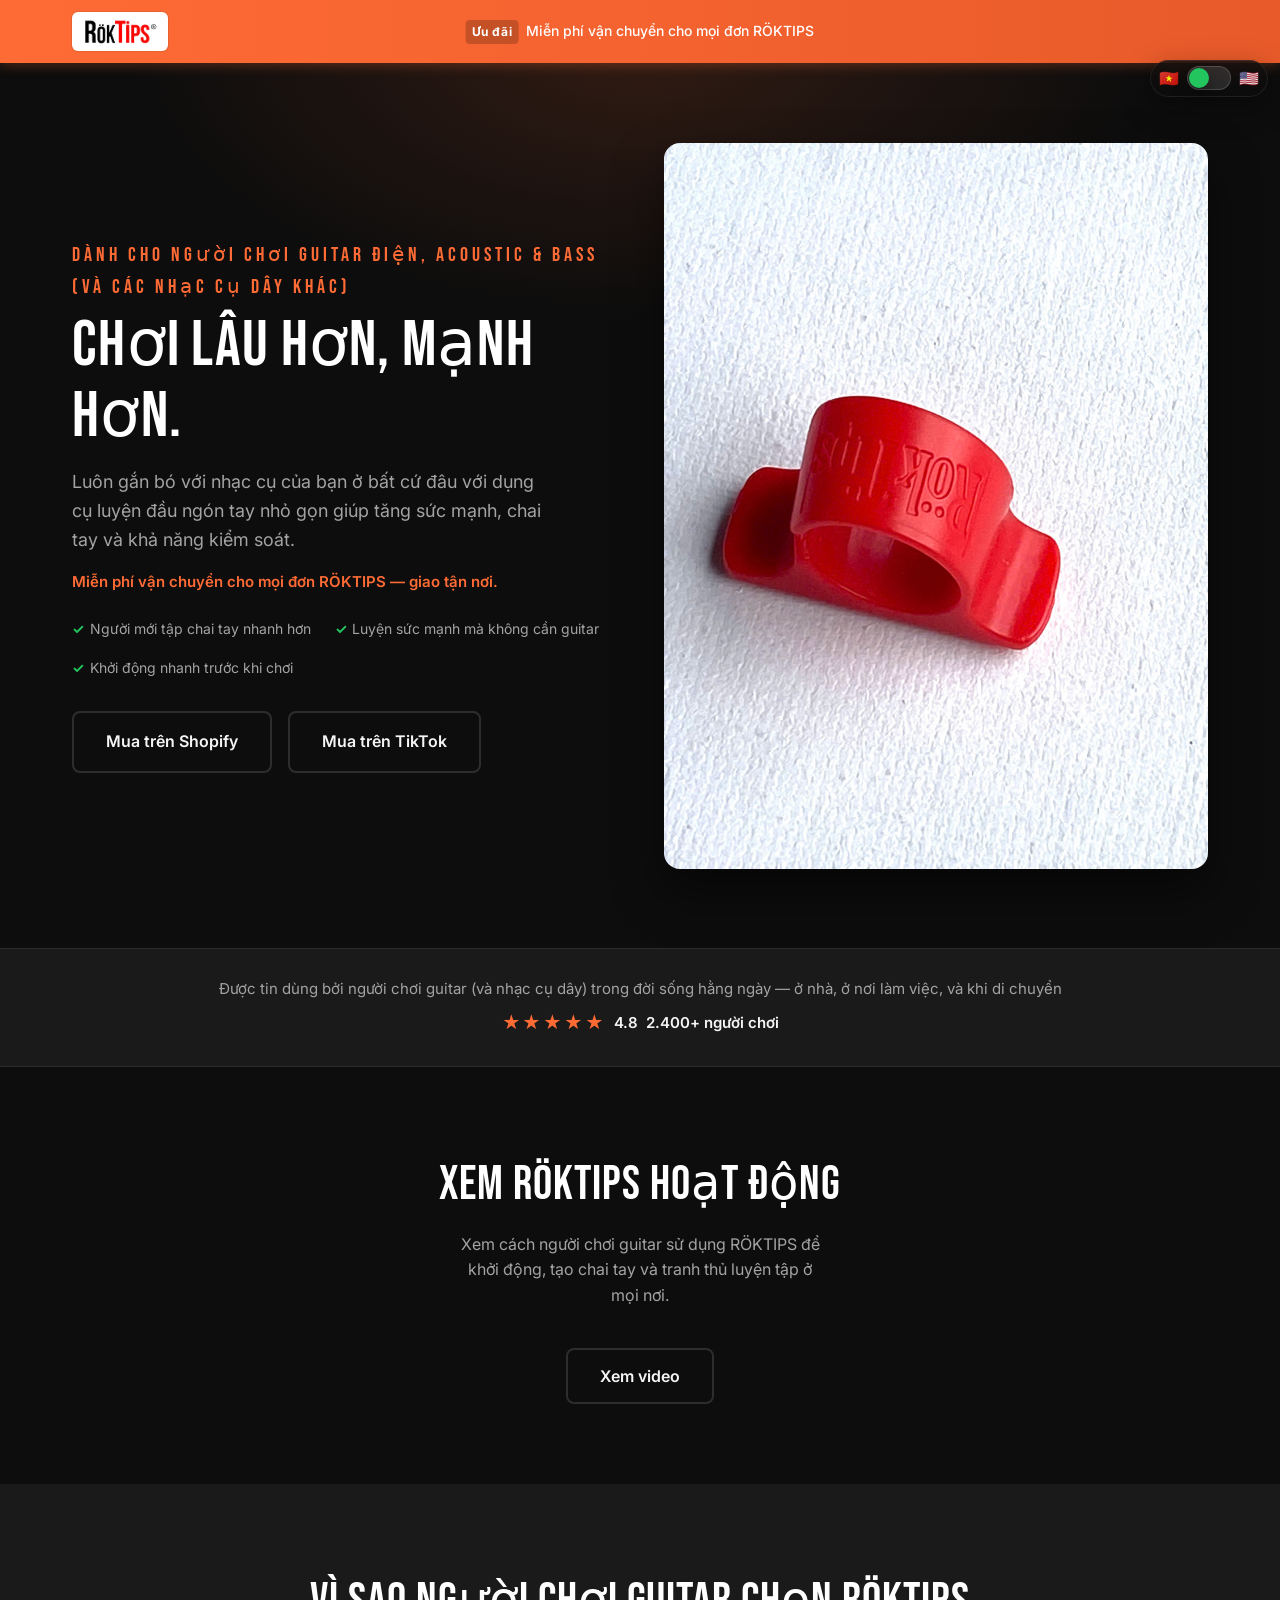
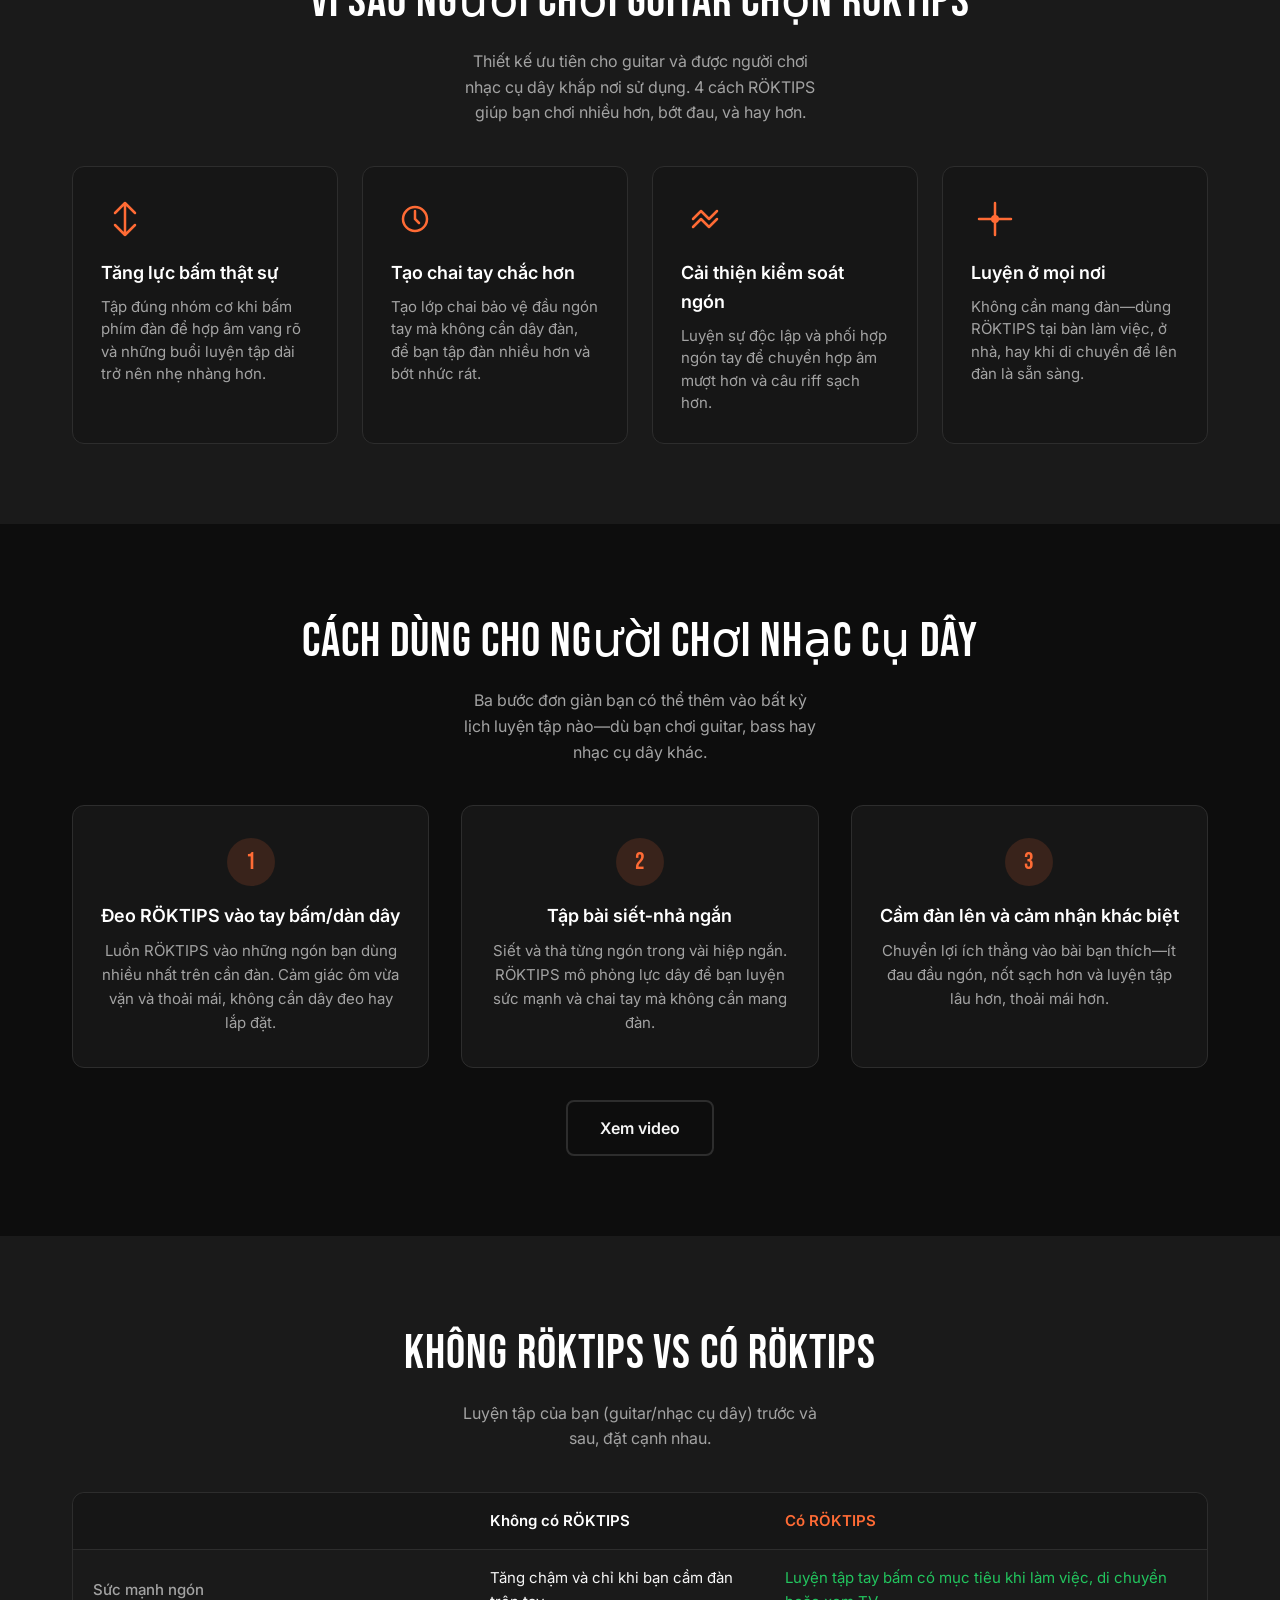
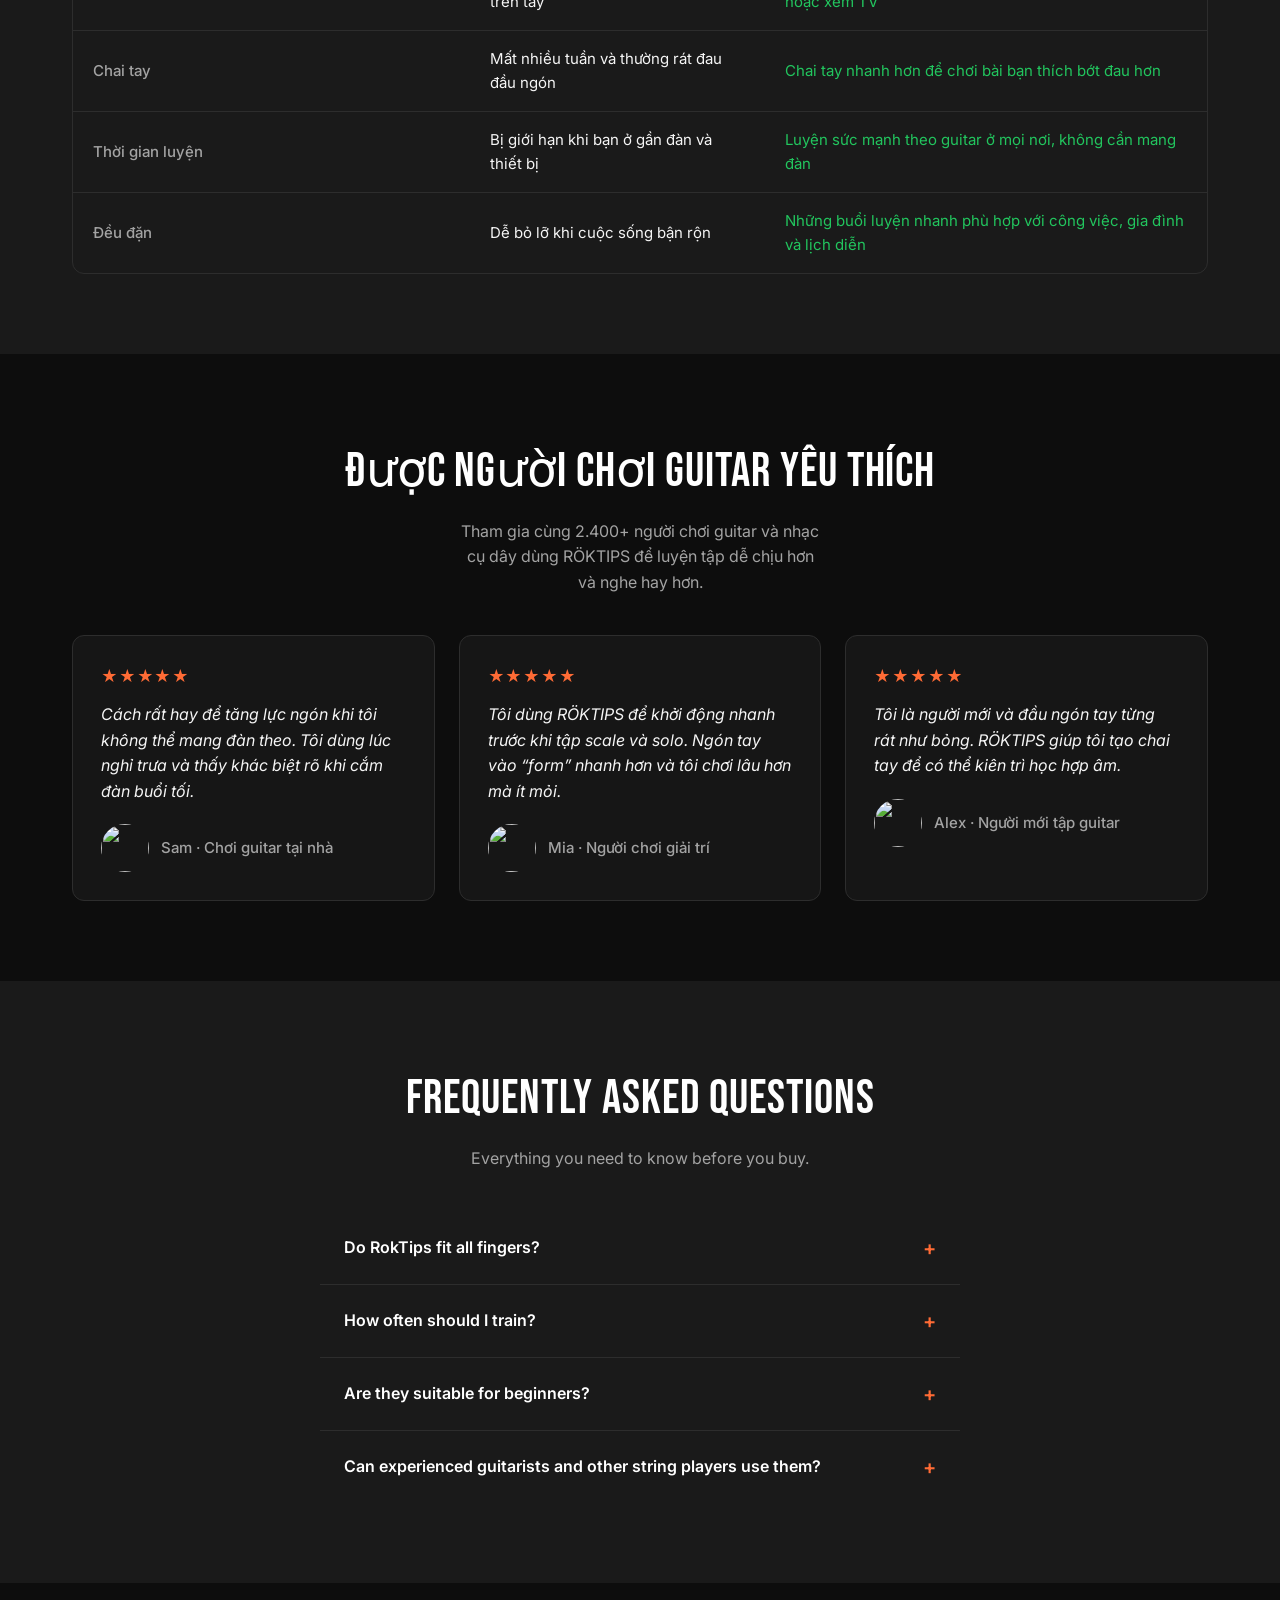
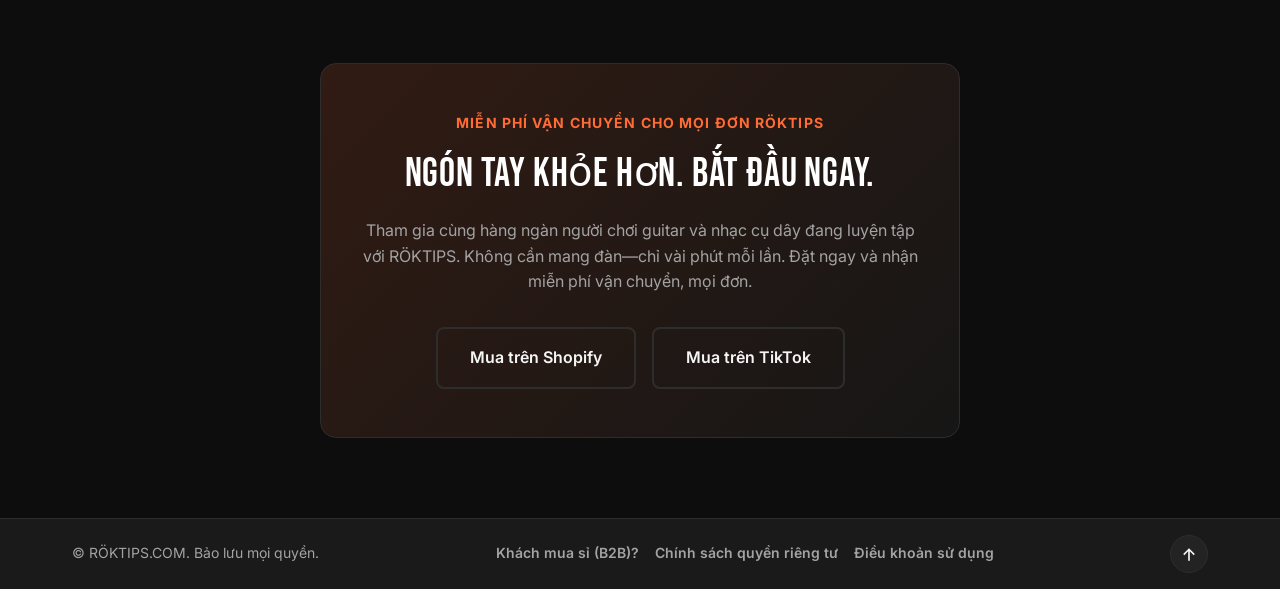
==== commit 1e41a3fc: "Update branding to RÖKTIPS and simplify sticky bar Standardize brand name display to RÖKTIPS across " ====
--- a/index.html
+++ b/index.html
@@ -3,8 +3,8 @@
 <head>
   <meta charset="UTF-8">
   <meta name="viewport" content="width=device-width, initial-scale=1.0">
-  <meta name="description" data-i18n-content="doc.description" content="RokTips – For guitarists and other string players who want stronger fingers, faster. Build calluses, strength, and dexterity anywhere so you can play longer with less pain.">
-  <title data-i18n="doc.title">RokTips – Stronger Fingers for Guitarists & String Players</title>
+  <meta name="description" data-i18n-content="doc.description" content="RÖKTIPS – For guitarists and other string players who want stronger fingers, faster. Build calluses, strength, and dexterity anywhere so you can play longer with less pain.">
+  <title data-i18n="doc.title">RÖKTIPS – Stronger Fingers for Guitarists & String Players</title>
   <link rel="preconnect" href="https://fonts.googleapis.com">
   <link rel="preconnect" href="https://fonts.gstatic.com" crossorigin>
   <link href="https://fonts.googleapis.com/css2?family=Bebas+Neue&family=Inter:wght@400;500;600;700&display=swap" rel="stylesheet">
@@ -25,7 +25,7 @@
   <!-- Offer banner -->
   <div id="launch-banner" class="launch-banner" role="banner">
     <div class="launch-banner__inner">
-      <span class="launch-banner__logo-wrap"><img src="img/logo.png" alt="RokTips" class="launch-banner__logo" width="120" height="32"></span>
+      <span class="launch-banner__logo-wrap"><img src="img/logo.png" alt="RÖKTIPS" class="launch-banner__logo" width="120" height="32"></span>
       <a href="#cta" class="launch-banner__text">
         <span class="launch-banner__badge" data-i18n="banner.badge">Offer</span>
         <span data-i18n="banner.text">Free shipping on every RokTips order</span>
@@ -36,11 +36,8 @@
   <!-- Sticky buy bar (top on desktop, bottom on mobile) -->
   <aside id="sticky-buy" class="sticky-buy" aria-label="Quick purchase" data-i18n-aria="stickyBuy.aria">
     <div class="sticky-buy__inner">
-      <img src="img/logo.png" alt="RokTips" class="sticky-buy__logo" width="100" height="28">
-      <span class="sticky-buy__label">RokTips</span>
       <div class="sticky-buy__buttons">
-        <a href="https://shopify-link-placeholder" class="btn btn--secondary btn--sm js-open-register" target="_blank" rel="noopener" data-i18n="common.buyShopify">Buy on Shopify</a>
-        <a href="https://tiktok-link-placeholder" class="btn btn--secondary btn--sm js-open-register" target="_blank" rel="noopener" data-i18n="common.buyTiktok">Buy on TikTok</a>
+        <a href="#cta" class="btn btn--secondary btn--sm" data-i18n="common.buyNow">Buy Now</a>
       </div>
     </div>
   </aside>
@@ -66,7 +63,7 @@
           </div>
         </div>
         <figure class="hero__media">
-          <img src="img/roktips.jpeg" alt="RokTips fingertip training tips and packaging for guitar and string players" width="560" height="560" class="hero__image">
+          <img src="img/roktips.jpeg" alt="RÖKTIPS fingertip training tips and packaging for guitar and string players" width="560" height="560" class="hero__image">
         </figure>
       </div>
     </header>
@@ -284,7 +281,7 @@
   <footer class="footer" id="footer">
     <div class="container">
       <div class="footer__inner">
-        <p class="footer__copy" data-i18n="footer.copy">© roktips.com. All rights reserved.</p>
+        <p class="footer__copy" data-i18n="footer.copy">© RÖKTIPS.COM. All rights reserved.</p>
         <nav class="footer__links" aria-label="Footer links" data-i18n-aria="footer.linksAria">
           <a class="footer__link js-open-b2b" href="#contact" data-i18n="footer.b2b">B2B Buyer?</a>
           <a class="footer__link" href="privacy.html" data-i18n="footer.privacy">Privacy Policy</a>
--- a/css/styles.css
+++ b/css/styles.css
@@ -70,7 +70,8 @@
   position: fixed;
   top: 0.75rem;
   right: 0.75rem;
-  z-index: 220;
+  /* Above banners/bars, below modals */
+  z-index: 150;
   display: inline-flex;
   align-items: center;
   gap: 0.5rem;
@@ -140,6 +141,24 @@
   .lang-toggle {
     top: 0.6rem;
     right: 0.6rem;
+  }
+}
+
+/* When offer banner is present, drop toggle below it */
+body.has-banner .lang-toggle {
+  top: calc(48px + 0.75rem);
+}
+
+@media (max-width: 767px) {
+  body.has-banner .lang-toggle {
+    top: calc(48px + 0.6rem);
+  }
+}
+
+/* Keep language toggle from covering sticky bar button */
+@media (min-width: 768px) {
+  body.has-banner .sticky-buy__inner {
+    padding-right: calc(2rem + 120px);
   }
 }
 
@@ -387,7 +406,8 @@
   left: 0;
   right: 0;
   z-index: 100;
-  background: rgba(13, 13, 13, 0.97);
+  /* Use opaque background to avoid banner/logo bleed-through */
+  background: var(--bg-dark);
   backdrop-filter: blur(12px);
   -webkit-backdrop-filter: blur(12px);
   border-bottom: 1px solid var(--border);
@@ -397,6 +417,11 @@
 
 .sticky-buy.is-visible {
   transform: translateY(0);
+}
+
+/* On desktop/tablet, keep sticky bar below offer banner */
+body.has-banner .sticky-buy {
+  top: 48px;
 }
 
 /* Mobile: floating bar at bottom, full-width buttons */
@@ -421,10 +446,7 @@
     padding-bottom: calc(0.75rem + env(safe-area-inset-bottom, 0));
   }
 
-  .sticky-buy__label {
-    text-align: center;
-    font-size: 1.25rem;
-  }
+  /* sticky-buy__label removed from markup */
 
   .sticky-buy__buttons {
     flex-direction: row;
@@ -448,25 +470,11 @@
   padding: 0.75rem 1.25rem;
   display: flex;
   align-items: center;
-  justify-content: space-between;
+  justify-content: flex-end;
   gap: 1rem;
 }
 
-.sticky-buy__logo {
-  height: 28px;
-  width: auto;
-  max-width: 90px;
-  object-fit: contain;
-  flex-shrink: 0;
-  display: block;
-}
-
-.sticky-buy__label {
-  font-family: 'Bebas Neue', sans-serif;
-  font-size: 1.5rem;
-  letter-spacing: 0.05em;
-  color: var(--accent);
-}
+/* Label removed from markup */
 
 .sticky-buy__buttons {
   display: flex;
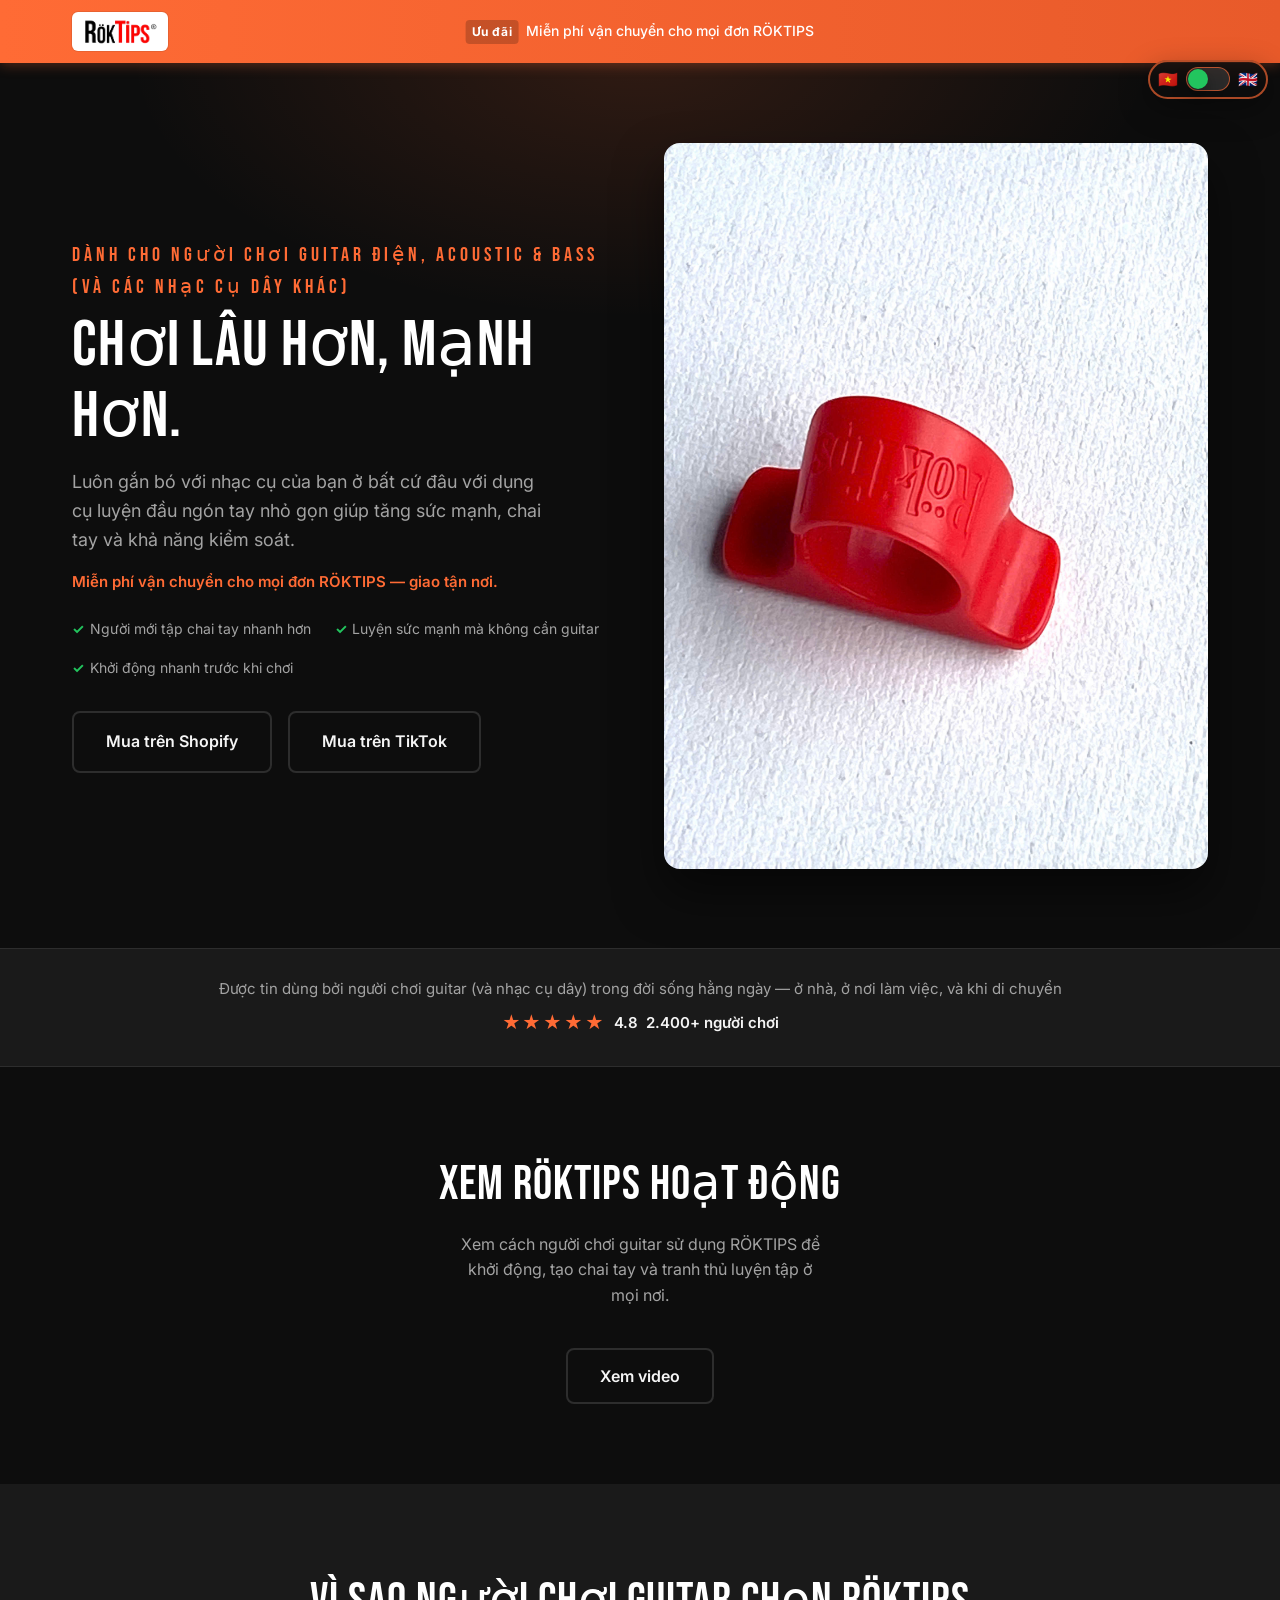
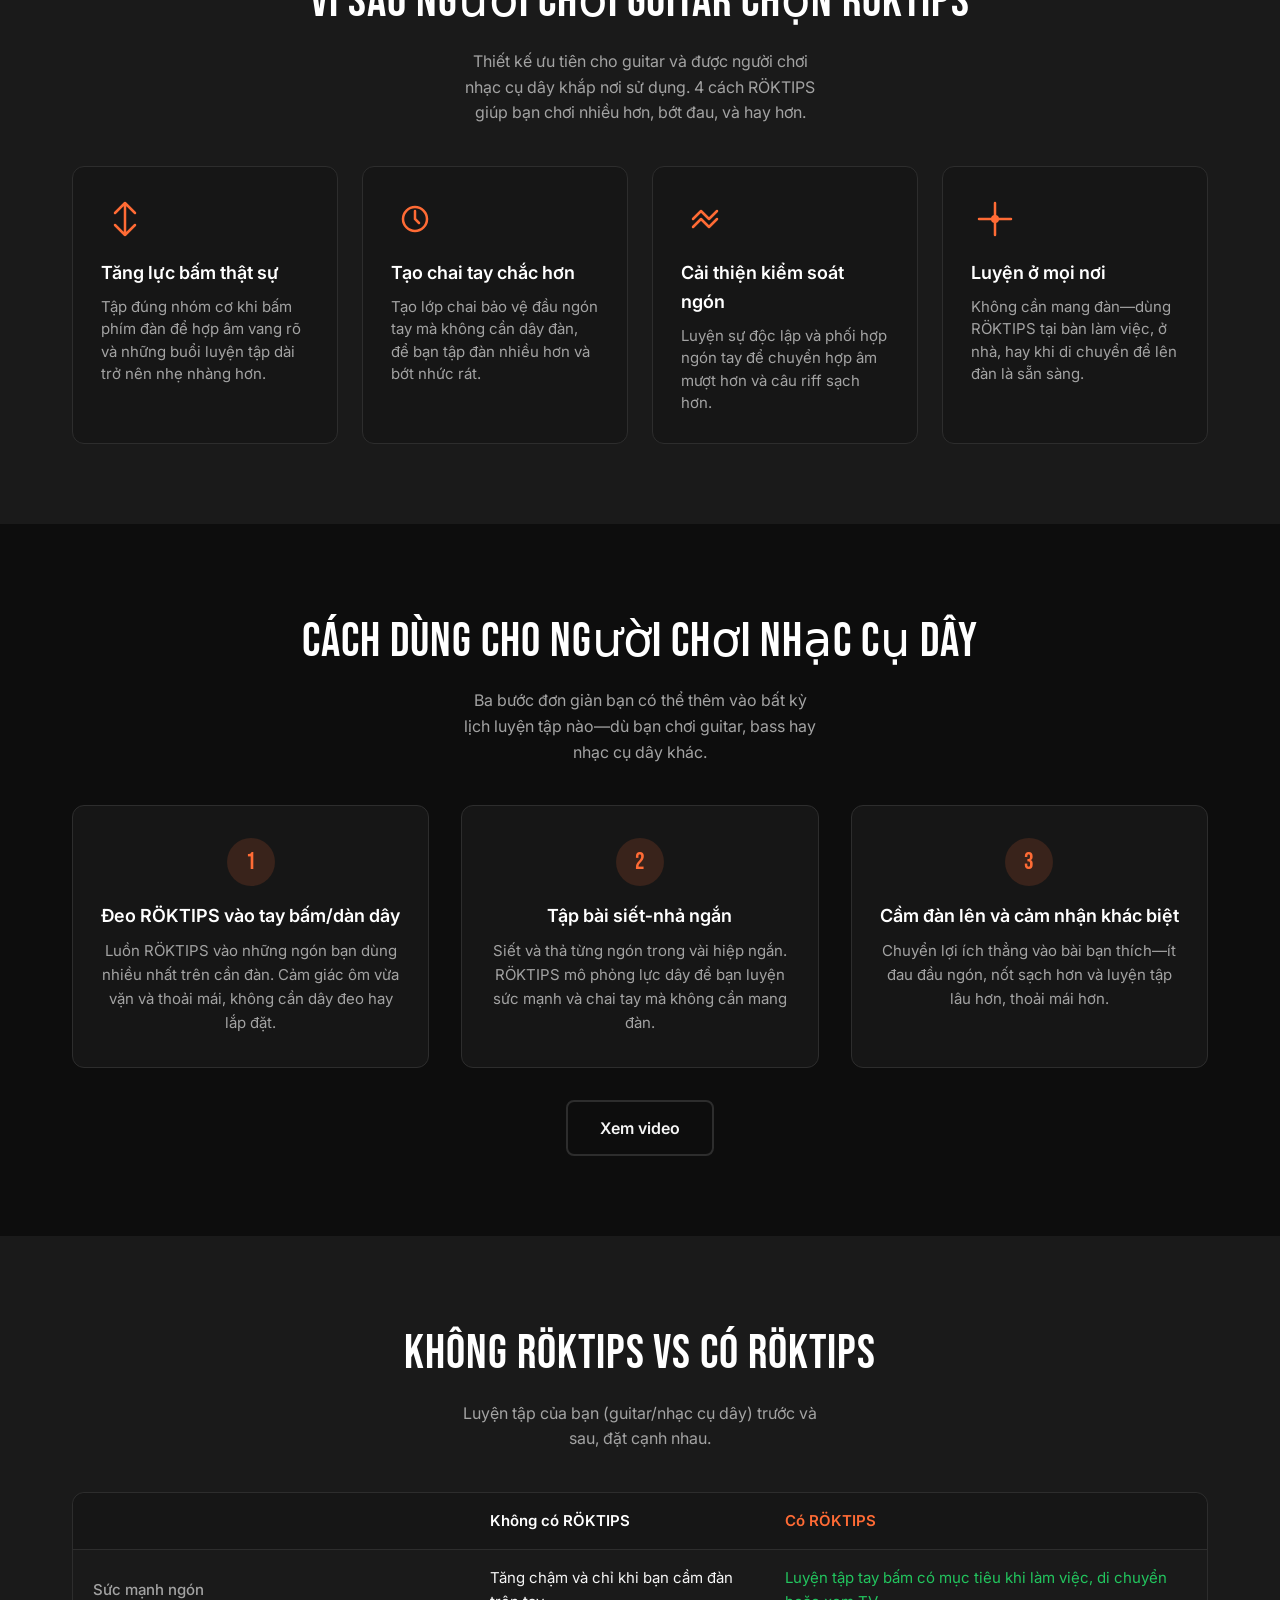
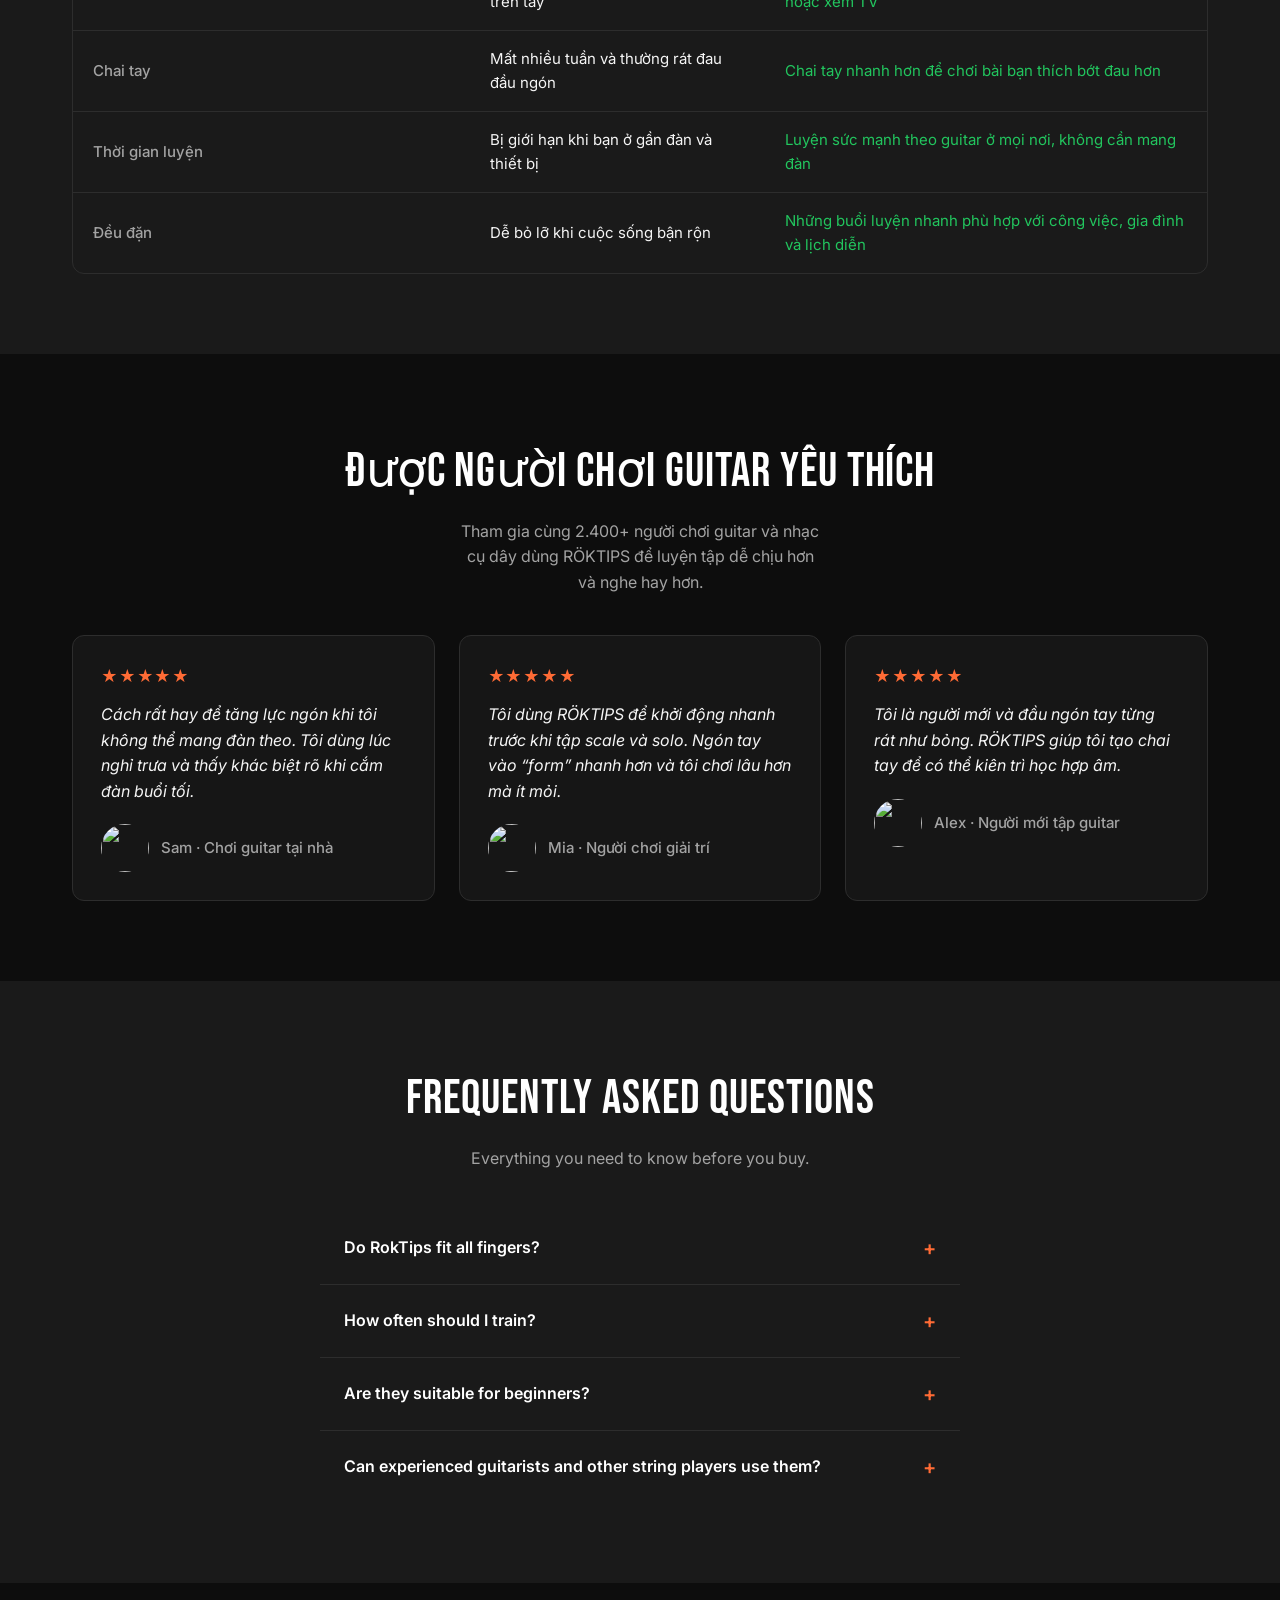
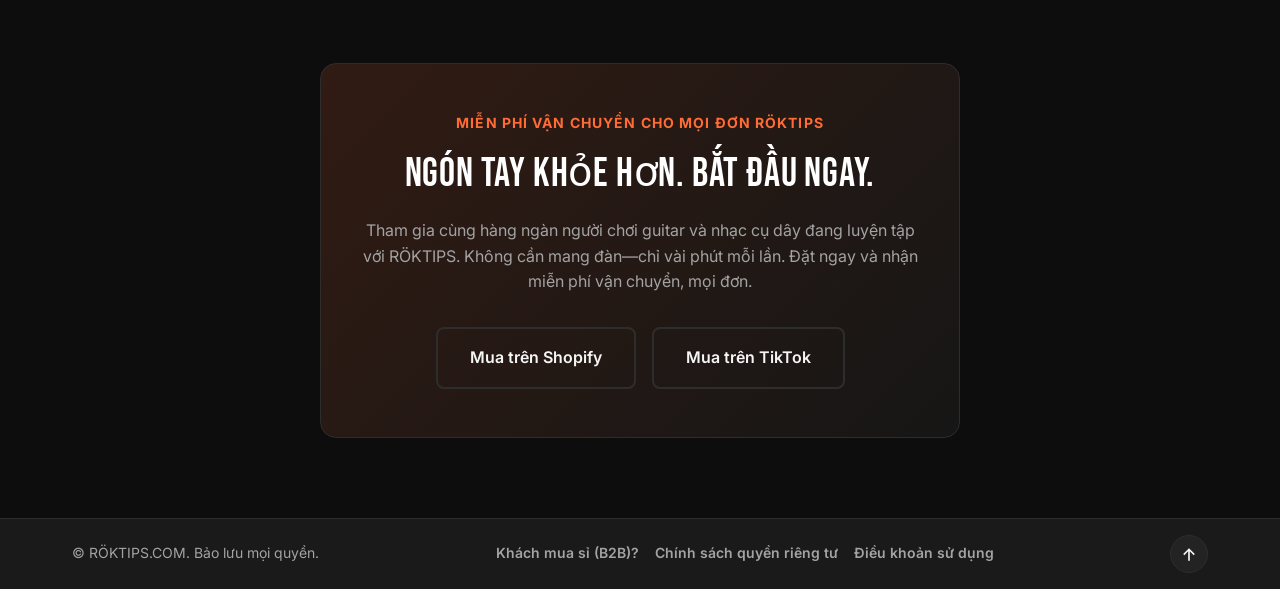
==== commit 56495349: "Polish language toggle styling and add docs Switch the English flag to UK, add orange borders to the" ====
--- a/index.html
+++ b/index.html
@@ -19,7 +19,7 @@
       <span class="lang-toggle__track" aria-hidden="true"></span>
       <span class="lang-toggle__thumb" aria-hidden="true"></span>
     </label>
-    <span class="lang-toggle__flag" aria-hidden="true" title="English" data-i18n-title="lang.enTitle">🇺🇸</span>
+    <span class="lang-toggle__flag" aria-hidden="true" title="English" data-i18n-title="lang.enTitle">🇬🇧</span>
   </div>
 
   <!-- Offer banner -->
--- a/css/styles.css
+++ b/css/styles.css
@@ -78,7 +78,7 @@
   padding: 0.35rem 0.5rem;
   border-radius: 999px;
   background: rgba(13, 13, 13, 0.72);
-  border: 1px solid rgba(255, 255, 255, 0.08);
+  border: 2px solid rgba(255, 107, 53, 0.65);
   backdrop-filter: blur(10px);
   -webkit-backdrop-filter: blur(10px);
   box-shadow: 0 10px 30px rgba(0, 0, 0, 0.35);
@@ -110,7 +110,7 @@
   position: absolute;
   inset: 0;
   background: rgba(255, 255, 255, 0.12);
-  border: 1px solid rgba(255, 255, 255, 0.16);
+  border: 1px solid rgba(255, 107, 53, 0.65);
   border-radius: 999px;
   transition: background 0.2s ease, border-color 0.2s ease;
 }
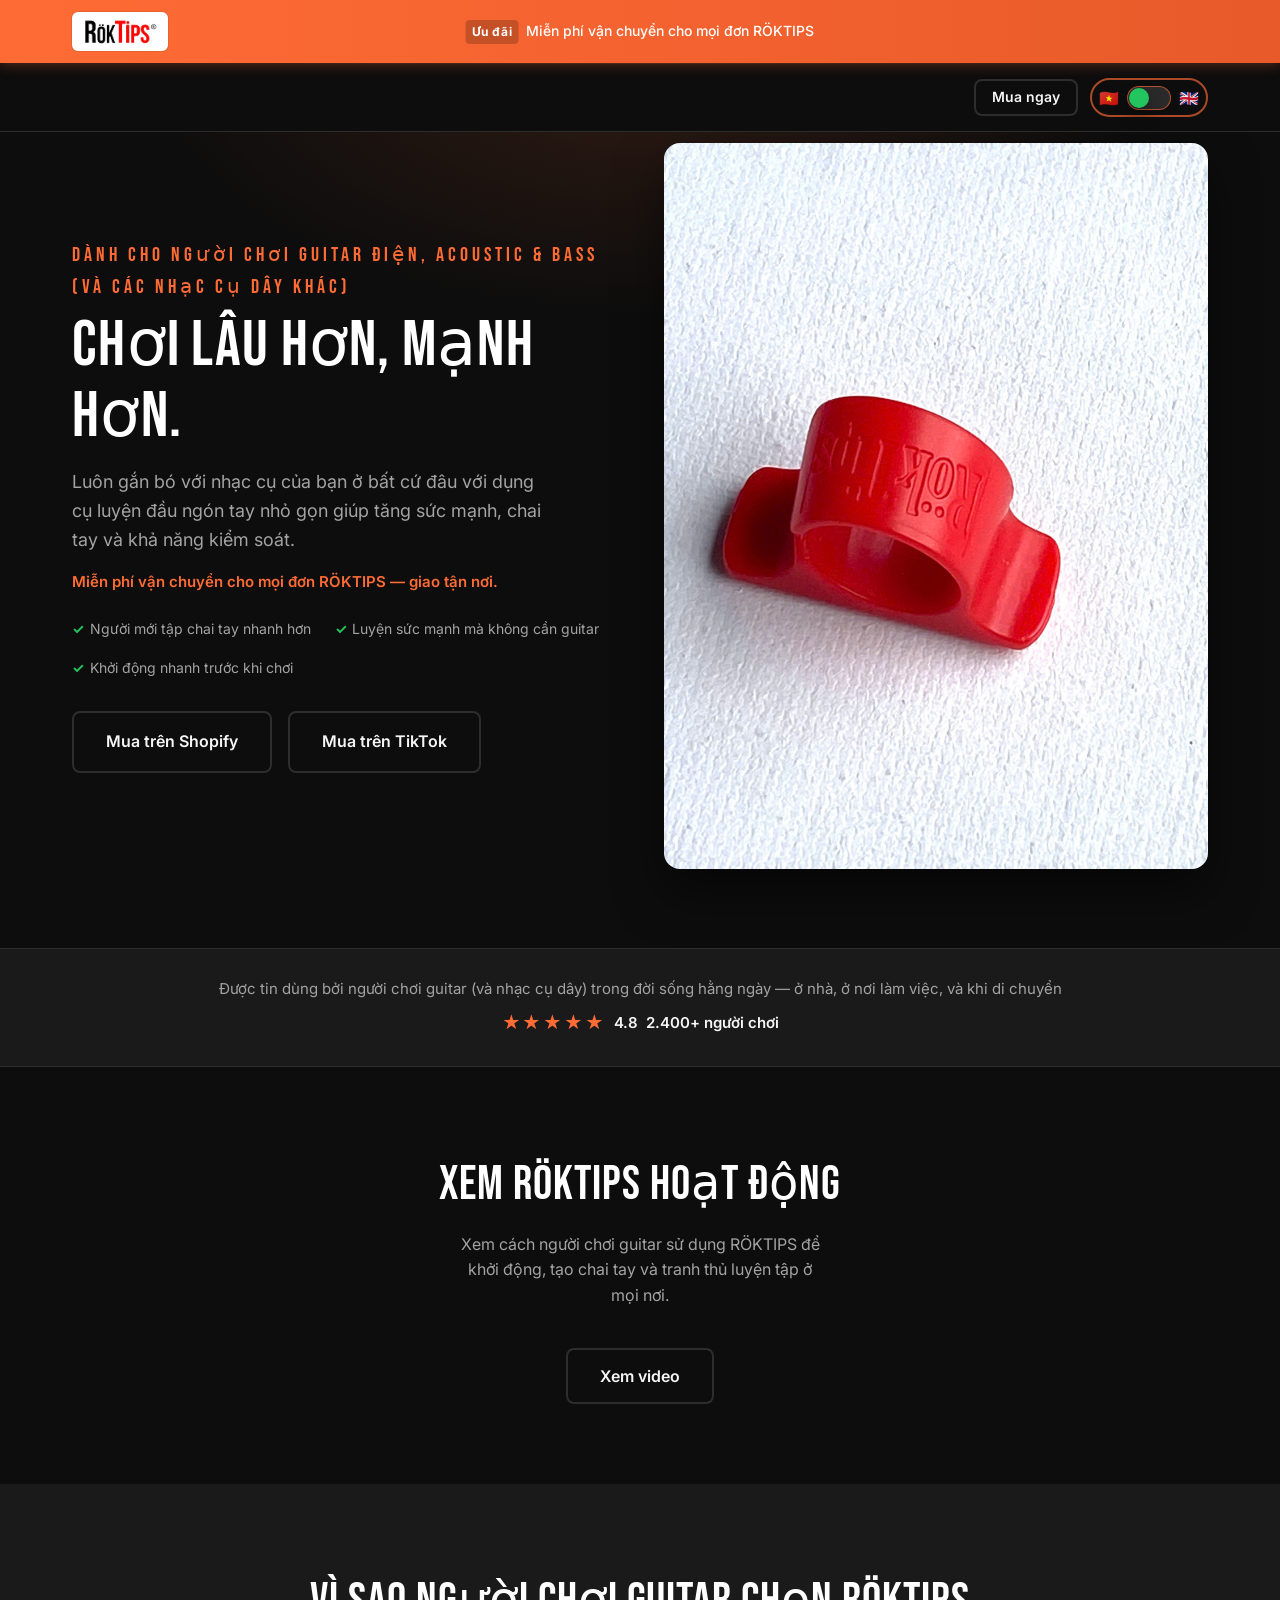
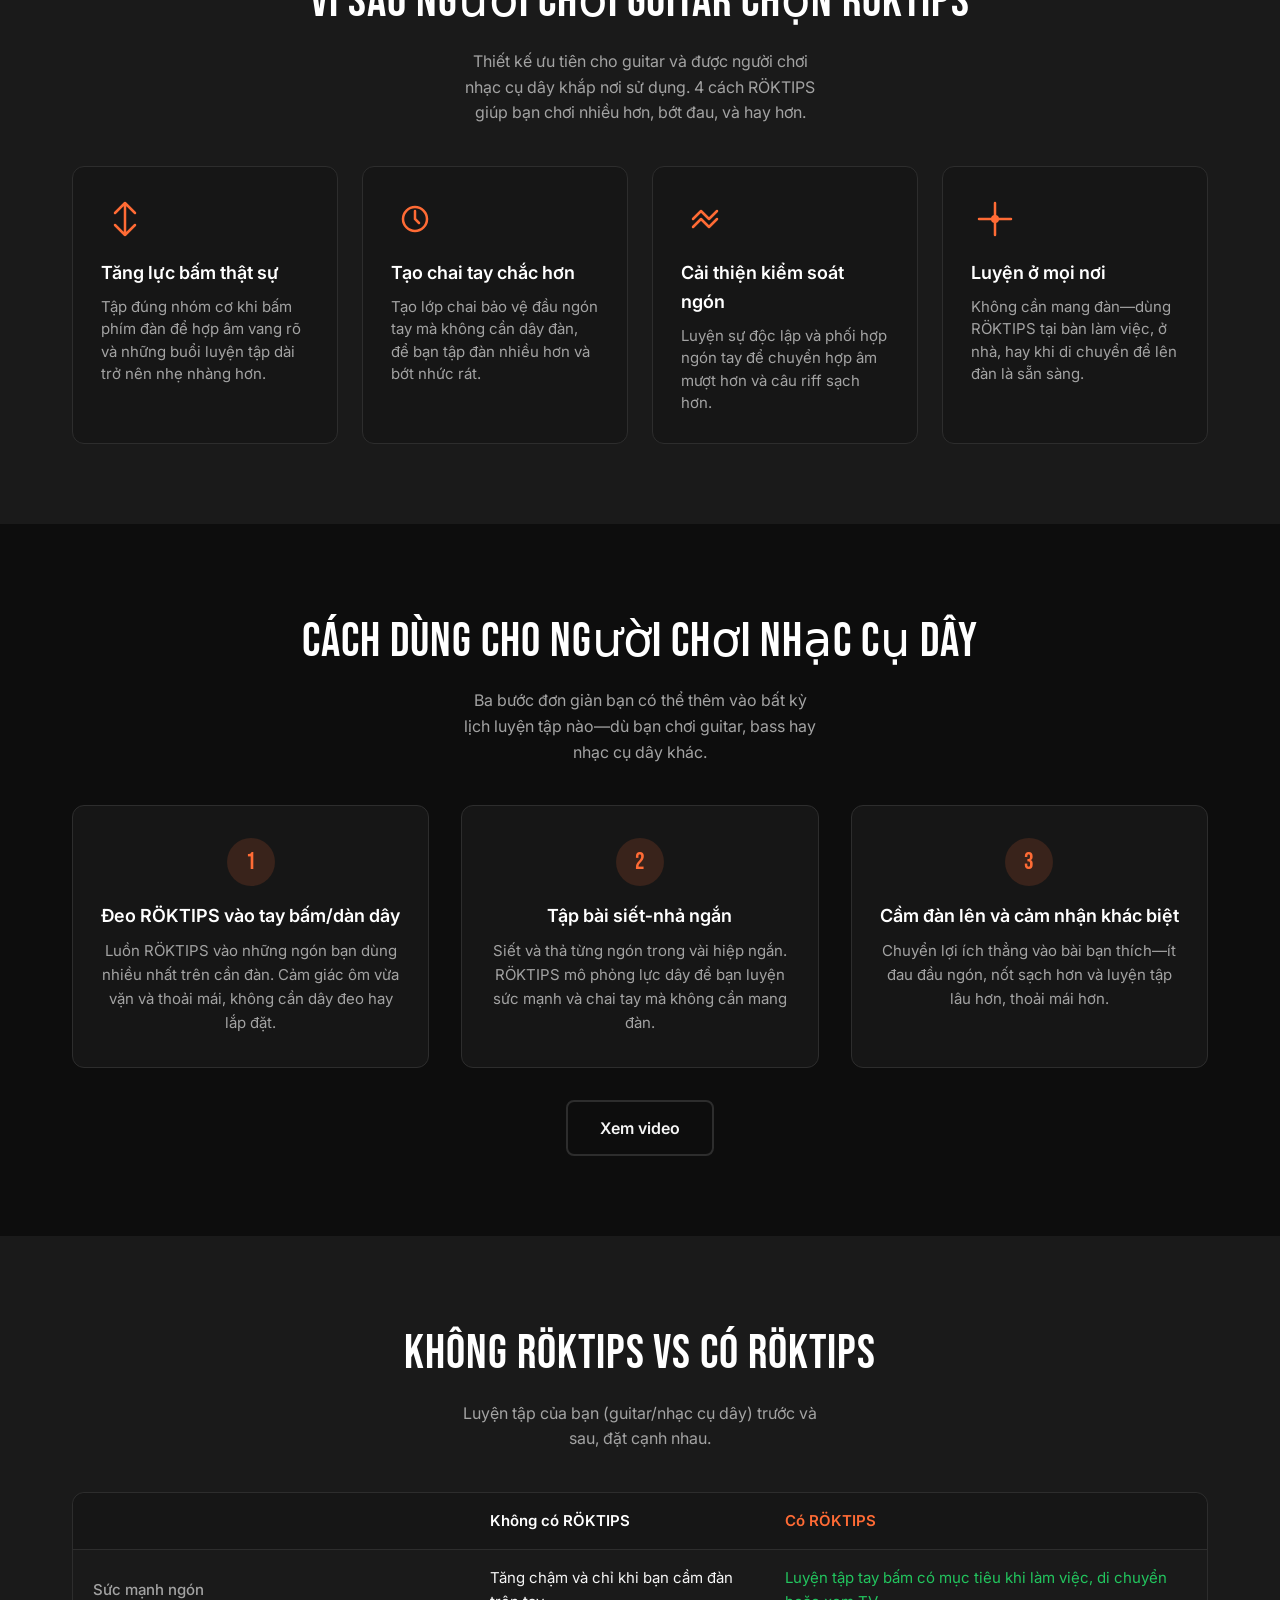
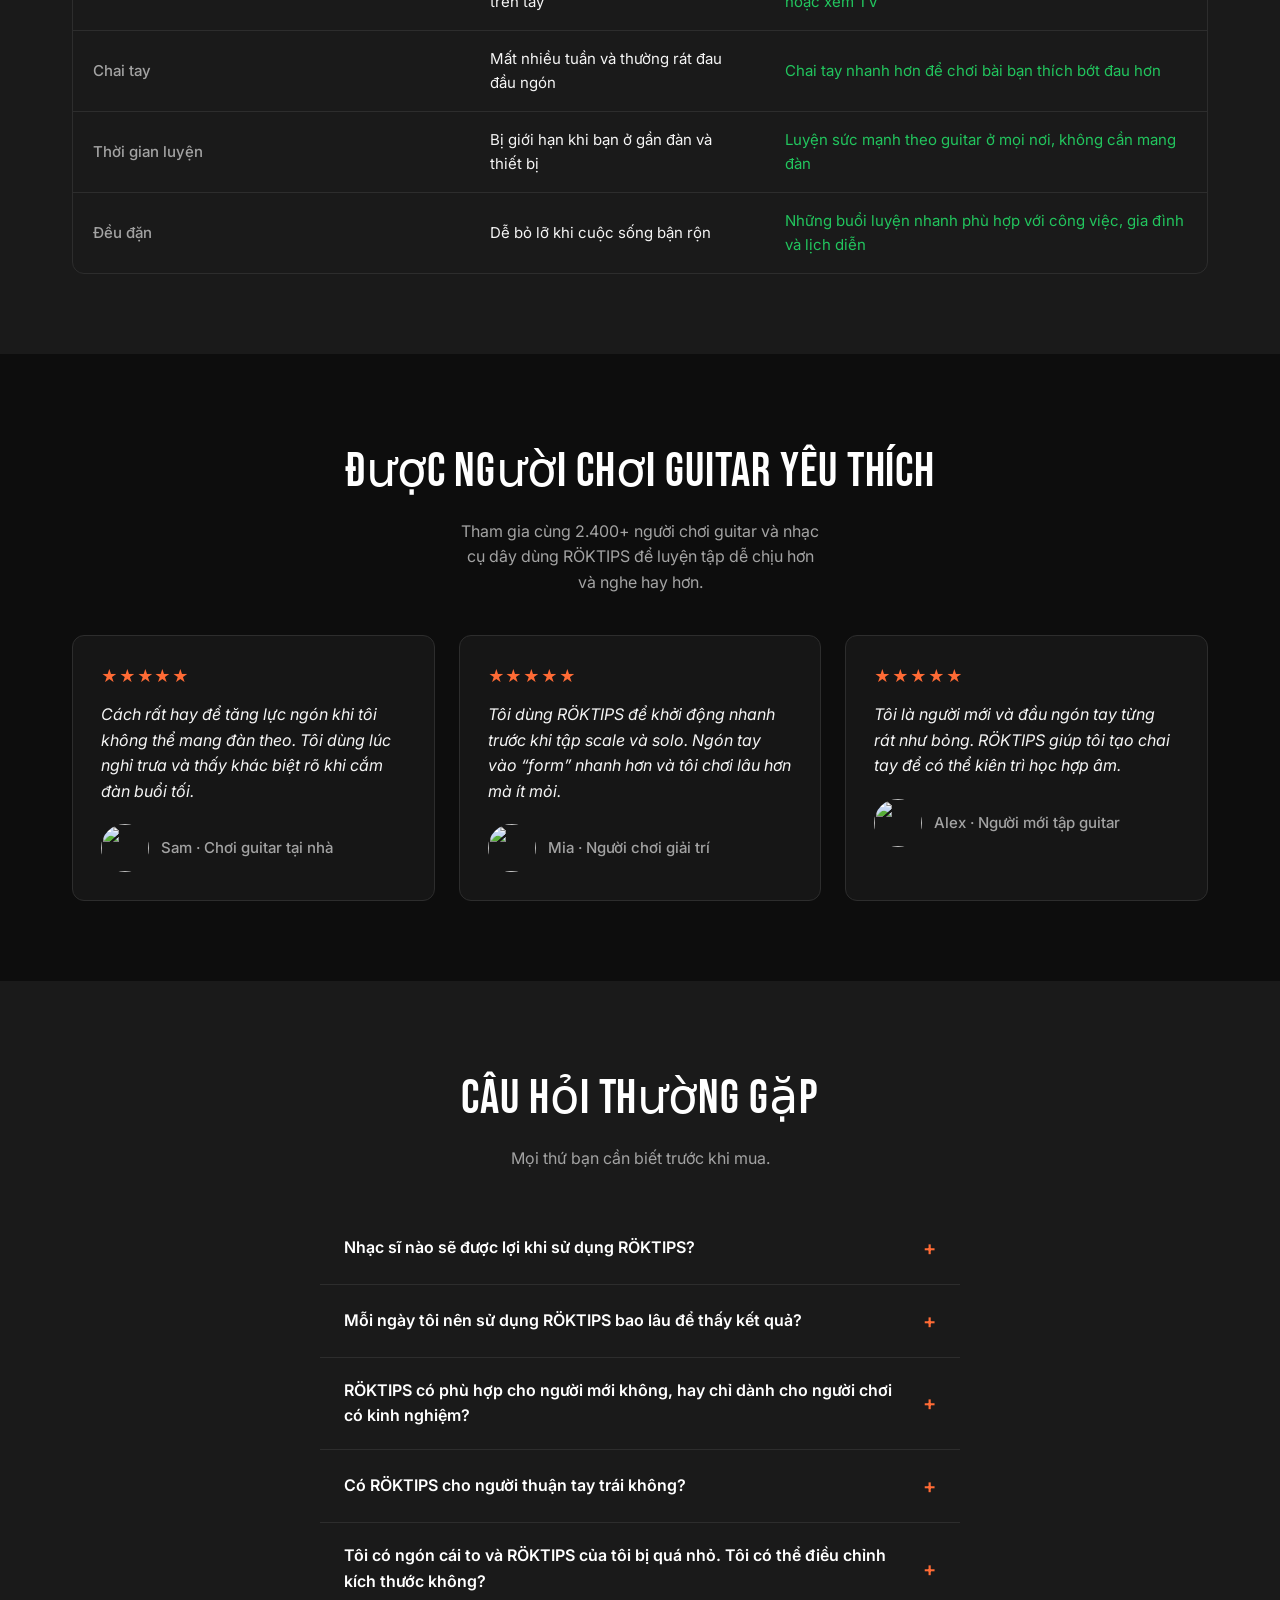
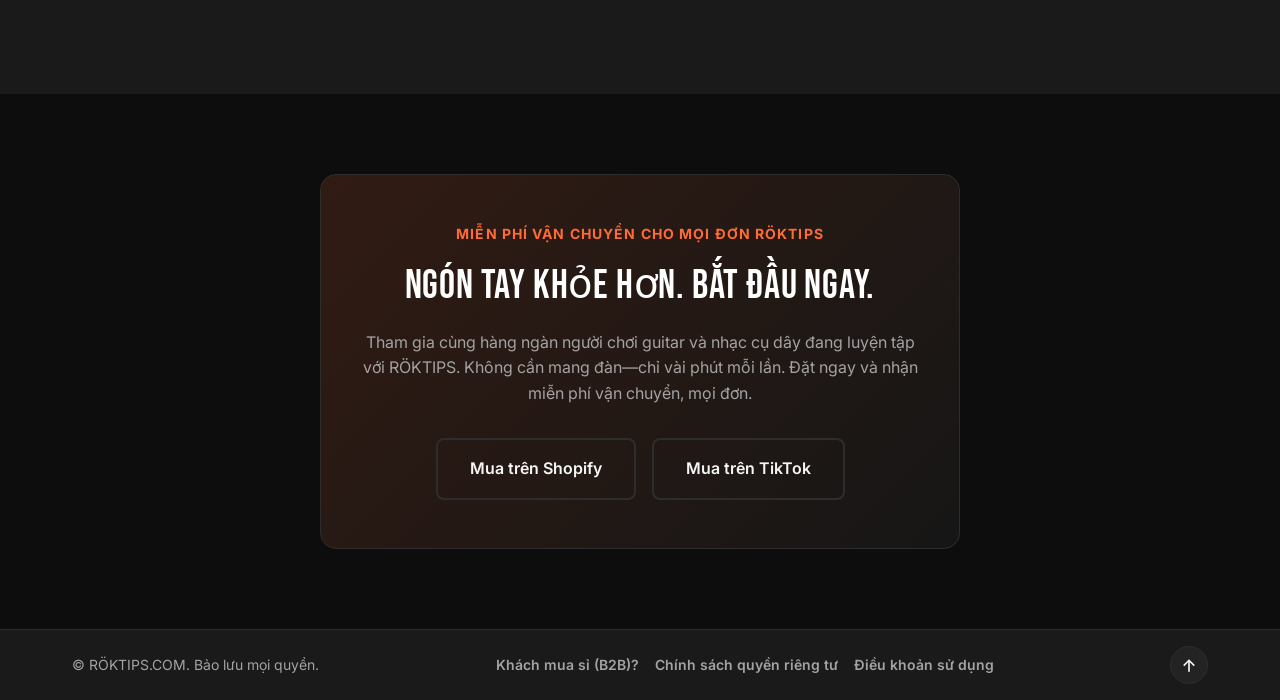
==== commit b6e93ad6: "Fix sticky buy bar overlap Tighten sticky bar button padding and position it below the offer banner " ====
--- a/index.html
+++ b/index.html
@@ -10,18 +10,7 @@
   <link href="https://fonts.googleapis.com/css2?family=Bebas+Neue&family=Inter:wght@400;500;600;700&display=swap" rel="stylesheet">
   <link rel="stylesheet" href="css/styles.css?v=4">
 </head>
-<body>
-  <!-- Language toggle -->
-  <div class="lang-toggle" aria-label="Language selector" data-i18n-aria="lang.aria">
-    <span class="lang-toggle__flag" aria-hidden="true" title="Tiếng Việt" data-i18n-title="lang.vnTitle">🇻🇳</span>
-    <label class="lang-toggle__switch">
-      <input type="checkbox" class="lang-toggle__input" id="lang-toggle" aria-label="Toggle language" data-i18n-aria="lang.toggleAria">
-      <span class="lang-toggle__track" aria-hidden="true"></span>
-      <span class="lang-toggle__thumb" aria-hidden="true"></span>
-    </label>
-    <span class="lang-toggle__flag" aria-hidden="true" title="English" data-i18n-title="lang.enTitle">🇬🇧</span>
-  </div>
-
+<body class="has-banner">
   <!-- Offer banner -->
   <div id="launch-banner" class="launch-banner" role="banner">
     <div class="launch-banner__inner">
@@ -38,6 +27,16 @@
     <div class="sticky-buy__inner">
       <div class="sticky-buy__buttons">
         <a href="#cta" class="btn btn--secondary btn--sm" data-i18n="common.buyNow">Buy Now</a>
+        <!-- Language toggle (inside sticky bar) -->
+        <div class="lang-toggle" aria-label="Language selector" data-i18n-aria="lang.aria">
+          <span class="lang-toggle__flag" aria-hidden="true" title="Tiếng Việt" data-i18n-title="lang.vnTitle">🇻🇳</span>
+          <label class="lang-toggle__switch">
+            <input type="checkbox" class="lang-toggle__input" id="lang-toggle" aria-label="Toggle language" data-i18n-aria="lang.toggleAria">
+            <span class="lang-toggle__track" aria-hidden="true"></span>
+            <span class="lang-toggle__thumb" aria-hidden="true"></span>
+          </label>
+          <span class="lang-toggle__flag" aria-hidden="true" title="English" data-i18n-title="lang.enTitle">🇬🇧</span>
+        </div>
       </div>
     </div>
   </aside>
@@ -54,7 +53,7 @@
           <p class="hero__urgency" data-i18n="hero.urgency">Free shipping on every RokTips order — delivered straight to your door.</p>
           <div class="hero__features">
             <span class="hero__feature"><span class="hero__feature-icon" aria-hidden="true">✓</span> <span data-i18n="hero.feature1">Beginners build calluses faster</span></span>
-            <span class="hero__feature"><span class="hero__feature-icon" aria-hidden="true">✓</span> <span data-i18n="hero.feature2">Practice strength drills without a guitar</span></span>
+            <span class="hero__feature"><span class="hero__feature-icon" aria-hidden="true">✓</span> <span data-i18n="hero.feature2">Practise strength drills without a guitar</span></span>
             <span class="hero__feature"><span class="hero__feature-icon" aria-hidden="true">✓</span> <span data-i18n="hero.feature3">Quick warm‑ups before you play</span></span>
           </div>
           <div class="hero__cta">
@@ -238,24 +237,42 @@
     <!-- 8. FAQ -->
     <section class="faq" id="faq">
       <div class="container">
-        <h2 class="section-title">Frequently Asked Questions</h2>
-        <p class="section-subtitle">Everything you need to know before you buy.</p>
+        <h2 class="section-title" data-i18n="faq.title">Frequently Asked Questions</h2>
+        <p class="section-subtitle" data-i18n="faq.subtitle">Everything you need to know before you buy.</p>
         <div class="faq-list">
           <details class="faq-item reveal">
-            <summary class="faq-item__question">Do RokTips fit all fingers?</summary>
-            <p class="faq-item__answer">Yes, they fit most adult fingers.</p>
+            <summary class="faq-item__question" data-i18n="faq.q1">Which musician would benefit from using RÖKTIPS?</summary>
+            <p class="faq-item__answer" data-i18n="faq.a1">
+              RÖKTIPS is primarily targeted at guitarists, but it is also beneficial for players of other string instruments, such as cello, banjo, and violin.
+            </p>
           </details>
+
           <details class="faq-item reveal">
-            <summary class="faq-item__question">How often should I train?</summary>
-            <p class="faq-item__answer">Short sessions are recommended.</p>
+            <summary class="faq-item__question" data-i18n="faq.q2">How often should I use RÖKTIPS each day to see results?</summary>
+            <p class="faq-item__answer" data-i18n="faq.a2">
+              There is no limit to how often you can use RÖKTIPS, but for optimal results, use RÖKTIPS for at least 20-30 minutes daily to help build and maintain fingertip calluses, finger dexterity, and hand muscle strength. For beginners, visible calluses and strength gains in 2-3 weeks.
+            </p>
           </details>
+
           <details class="faq-item reveal">
-            <summary class="faq-item__question">Are they suitable for beginners?</summary>
-            <p class="faq-item__answer">Yes.</p>
+            <summary class="faq-item__question" data-i18n="faq.q3">Is RÖKTIPS suitable for beginners, or is it only for experienced players?</summary>
+            <p class="faq-item__answer" data-i18n="faq.a3">
+              RÖKTIPS is suitable for both beginners and seasoned musicians. It helps beginners build essential physical attributes and helps experienced players maintain their performance endurance.
+            </p>
           </details>
+
           <details class="faq-item reveal">
-            <summary class="faq-item__question">Can experienced guitarists and other string players use them?</summary>
-            <p class="faq-item__answer">Yes, many guitarists and other string players use them for warmups and strength training.</p>
+            <summary class="faq-item__question" data-i18n="faq.q4">Is there a RÖKTIPS for Left-handed players?</summary>
+            <p class="faq-item__answer" data-i18n="faq.a4">
+              A version of RÖKTIPS for left-handed musicians is available but requires a special order, and there may be delays in delivery.
+            </p>
+          </details>
+
+          <details class="faq-item reveal">
+            <summary class="faq-item__question" data-i18n="faq.q5">I have a large thumb, and my RÖKTIPS is too small. Can I resize it?</summary>
+            <p class="faq-item__answer" data-i18n="faq.a5">
+              Yes… RÖKTIPS is easy to resize to fit large thumbs. Watch the video below and follow these simple instructions.
+            </p>
           </details>
         </div>
       </div>
--- a/css/styles.css
+++ b/css/styles.css
@@ -155,11 +155,34 @@
   }
 }
 
-/* Keep language toggle from covering sticky bar button */
-@media (min-width: 768px) {
-  body.has-banner .sticky-buy__inner {
-    padding-right: calc(2rem + 120px);
-  }
+/* Language toggle inside sticky bar */
+.sticky-buy .lang-toggle {
+  position: static;
+  top: auto;
+  right: auto;
+  z-index: auto;
+  background: transparent;
+  backdrop-filter: none;
+  -webkit-backdrop-filter: none;
+  box-shadow: none;
+  padding: 0.35rem 0.45rem;
+}
+
+/* Keep toggle vertically aligned in sticky buy bar */
+.sticky-buy__buttons {
+  align-items: center;
+}
+
+@media (max-width: 767px) {
+  .sticky-buy__buttons {
+    align-items: center;
+  }
+}
+
+/* Smaller vertical padding to avoid colliding with offer banner */
+.sticky-buy__buttons .btn--sm {
+  padding-top: 0.35rem;
+  padding-bottom: 0.35rem;
 }
 
 /* Container */
@@ -411,7 +434,7 @@
   backdrop-filter: blur(12px);
   -webkit-backdrop-filter: blur(12px);
   border-bottom: 1px solid var(--border);
-  transform: translateY(-100%);
+  transform: translateY(0);
   transition: transform 0.3s ease;
 }
 
@@ -429,7 +452,7 @@
   .sticky-buy {
     top: auto;
     bottom: 0;
-    transform: translateY(100%);
+    transform: translateY(0);
     border-bottom: none;
     border-top: 1px solid var(--border);
     padding-bottom: env(safe-area-inset-bottom, 0);
@@ -455,8 +478,7 @@
   }
 
   .sticky-buy__buttons .btn {
-    flex: 1;
-    min-width: 0;
+    flex: 0 0 auto;
   }
 
   main {
@@ -479,7 +501,7 @@
 .sticky-buy__buttons {
   display: flex;
   gap: 0.75rem;
-  flex-wrap: wrap;
+  flex-wrap: nowrap;
 }
 
 @media (min-width: 768px) {
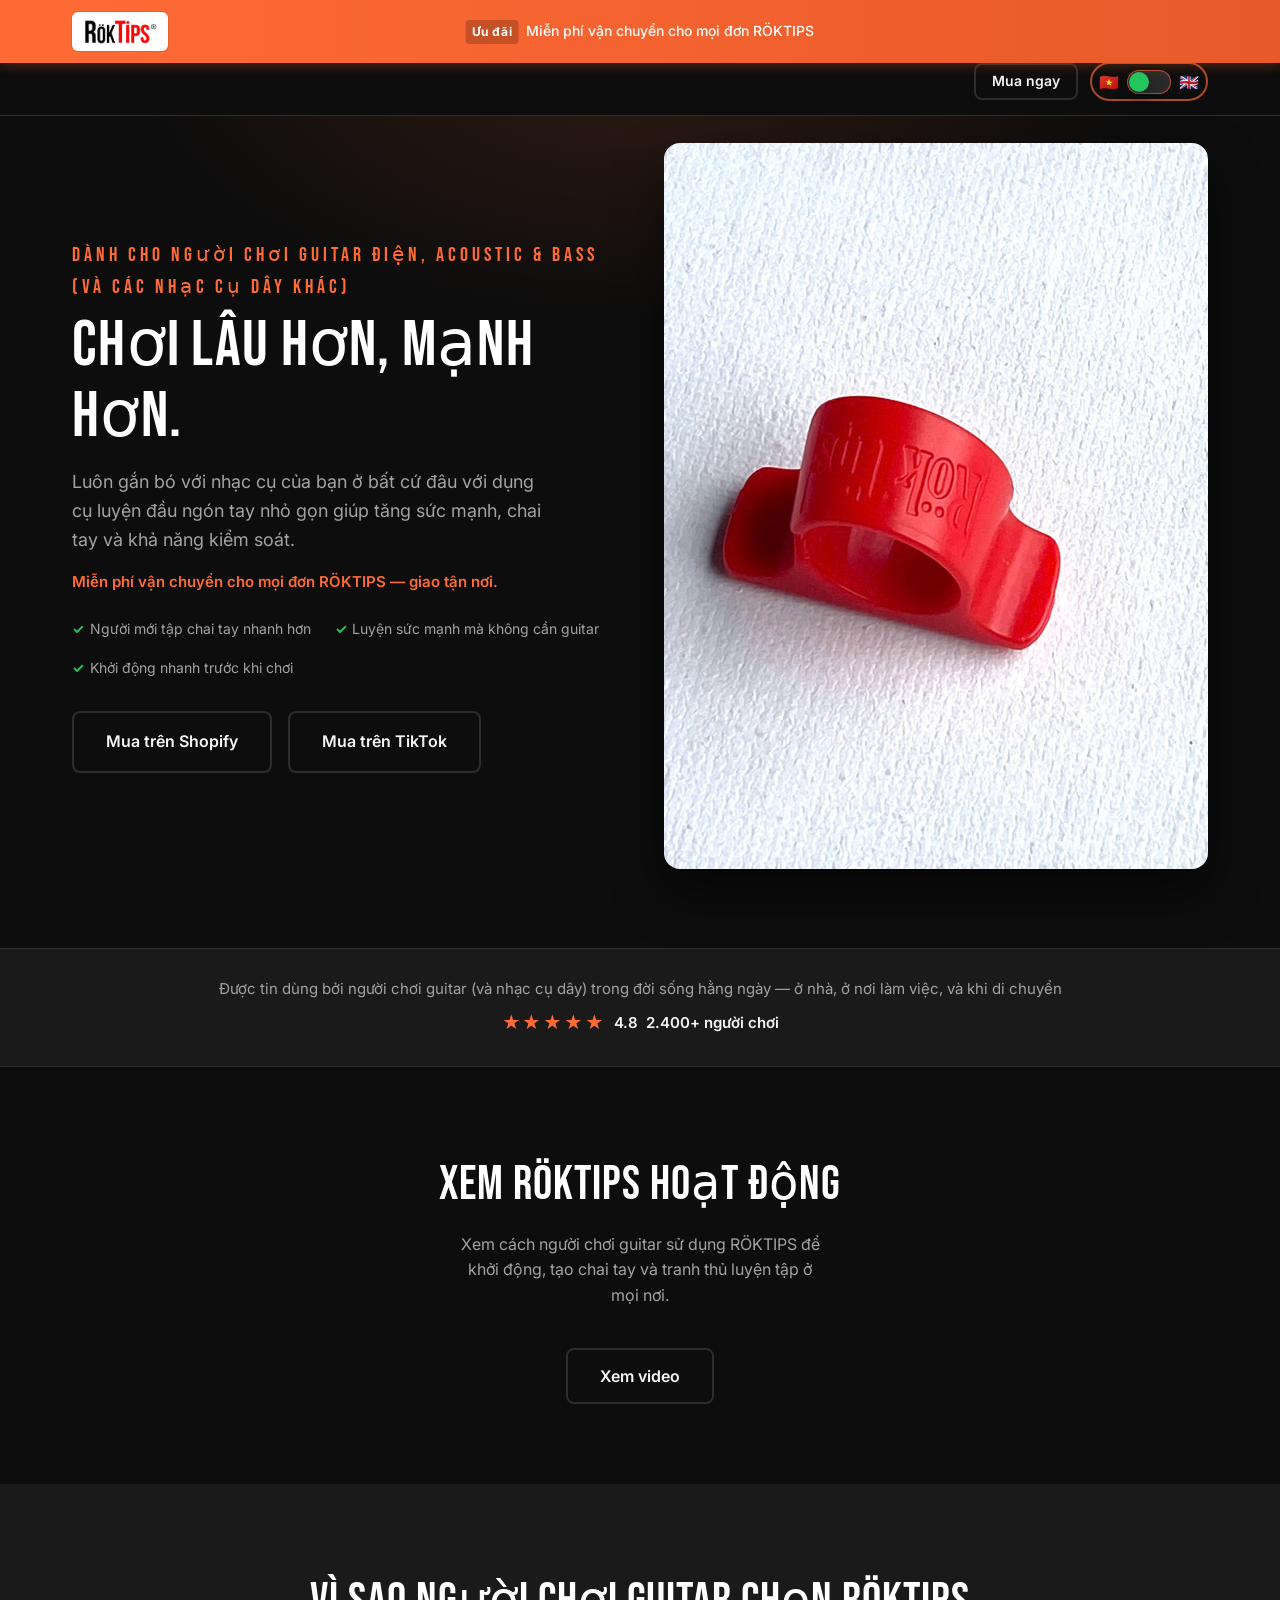
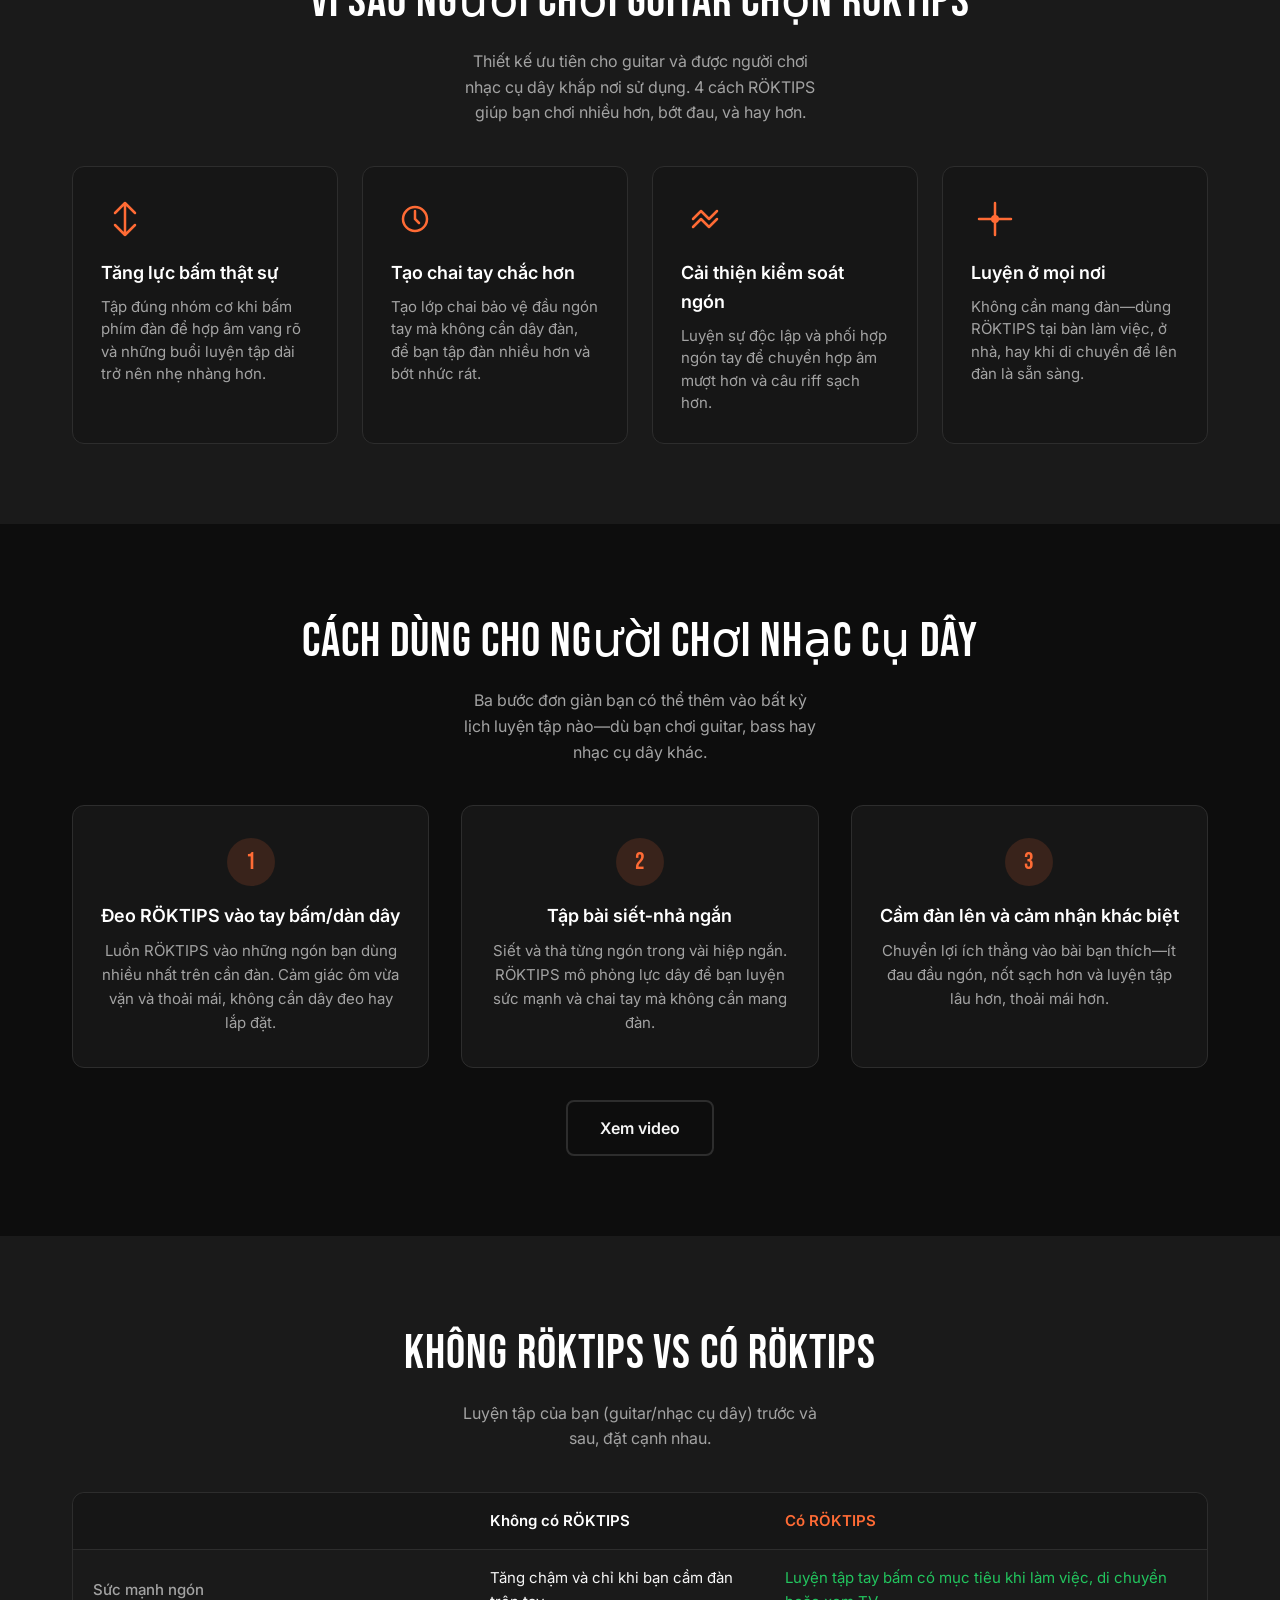
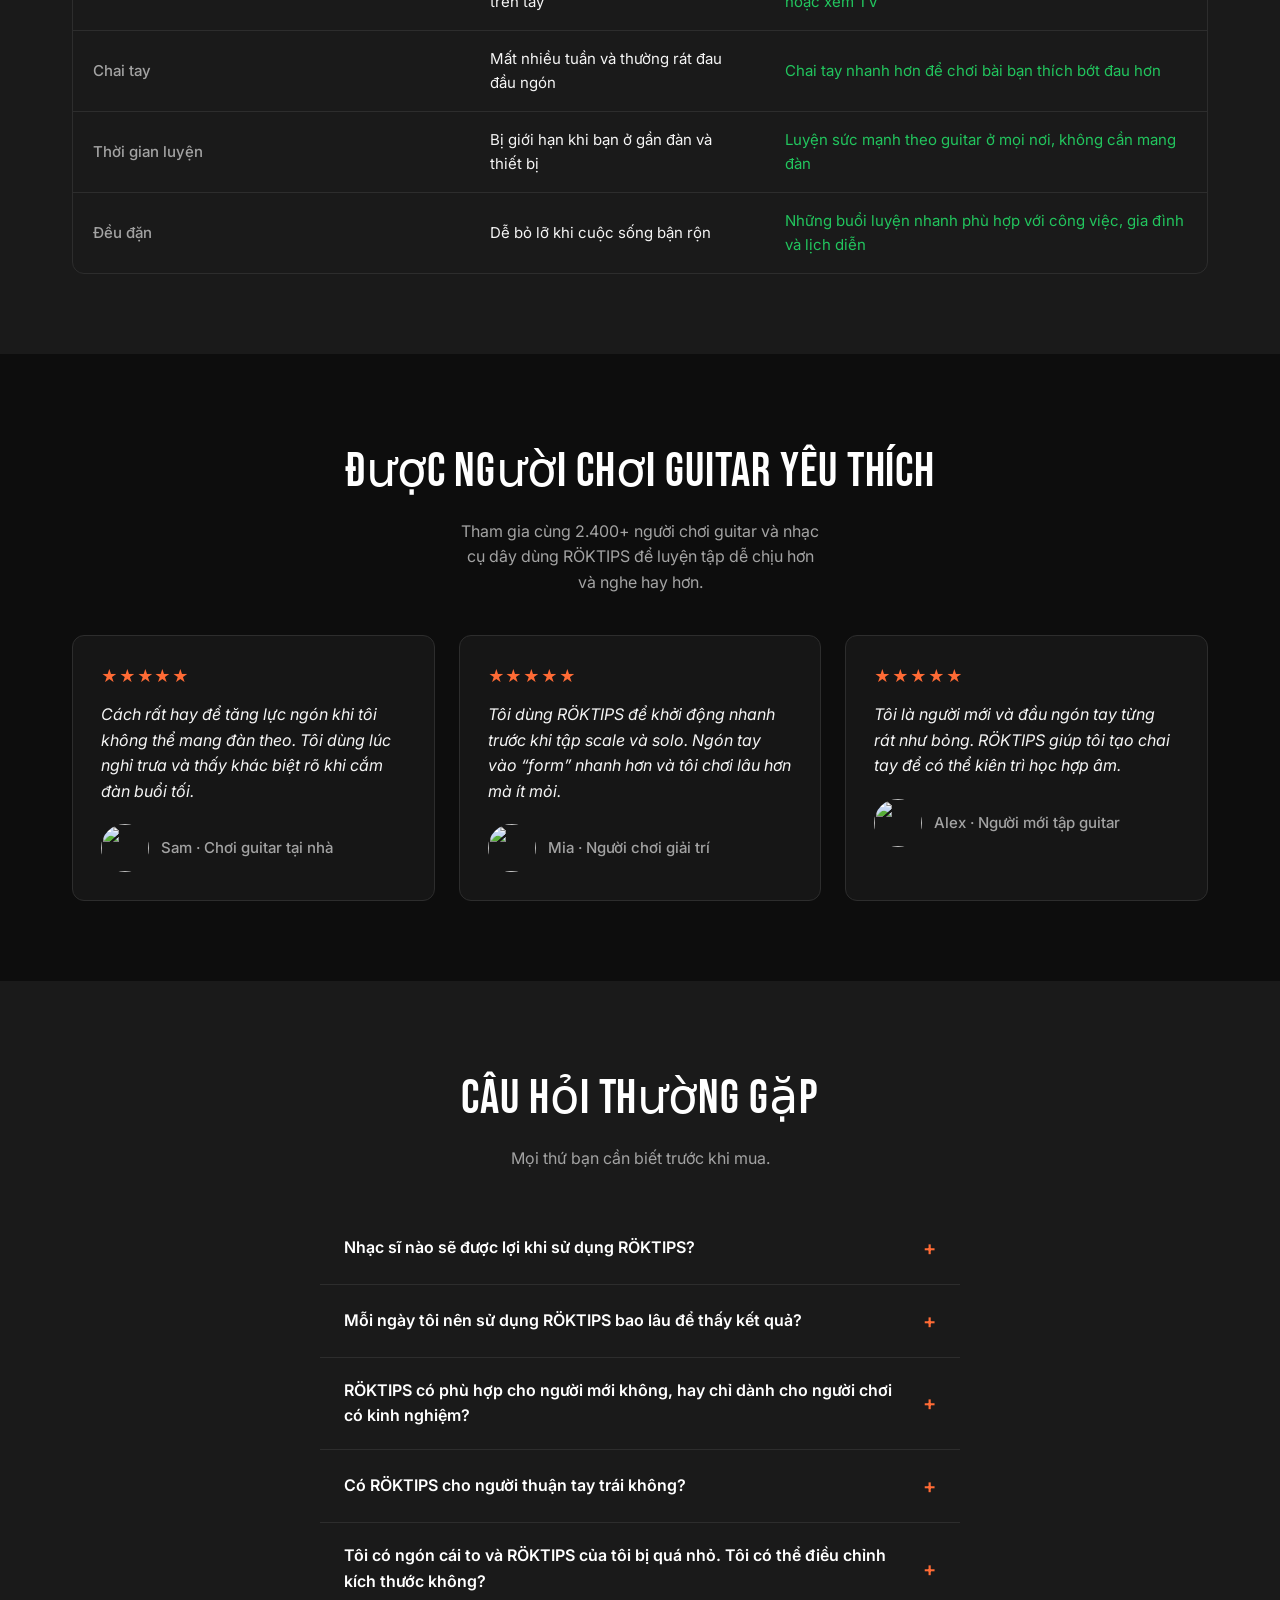
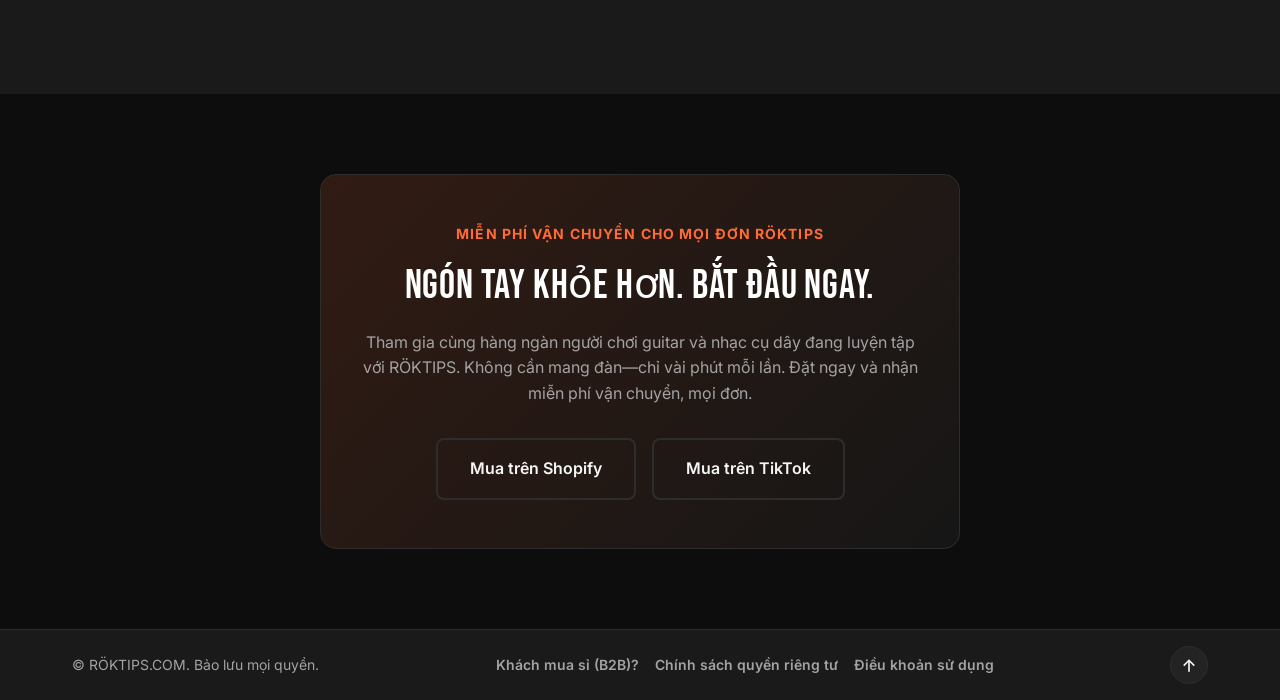
==== commit 603acca3: "Fix mobile layout and sticky bar Switch sticky buy bar to CSS-only sticky on mobile/tablet to preven" ====
--- a/index.html
+++ b/index.html
@@ -8,7 +8,7 @@
   <link rel="preconnect" href="https://fonts.googleapis.com">
   <link rel="preconnect" href="https://fonts.gstatic.com" crossorigin>
   <link href="https://fonts.googleapis.com/css2?family=Bebas+Neue&family=Inter:wght@400;500;600;700&display=swap" rel="stylesheet">
-  <link rel="stylesheet" href="css/styles.css?v=4">
+  <link rel="stylesheet" href="css/styles.css?v=5">
 </head>
 <body class="has-banner">
   <!-- Offer banner -->
--- a/css/styles.css
+++ b/css/styles.css
@@ -404,10 +404,10 @@
     transform: none;
     width: auto;
     max-width: none;
-    padding: 0 0.5rem 0 0;
+    padding: 0 0.5rem;
     flex: 1;
     min-width: 0;
-    text-align: left;
+    text-align: center;
   }
 }
 
@@ -421,10 +421,10 @@
 }
 
 /* ============================================
-   Sticky buy bar (top desktop, bottom mobile)
+   Sticky buy bar
    ============================================ */
 .sticky-buy {
-  position: fixed;
+  position: fixed; /* desktop */
   top: 0;
   left: 0;
   right: 0;
@@ -434,12 +434,8 @@
   backdrop-filter: blur(12px);
   -webkit-backdrop-filter: blur(12px);
   border-bottom: 1px solid var(--border);
-  transform: translateY(0);
-  transition: transform 0.3s ease;
-}
-
-.sticky-buy.is-visible {
-  transform: translateY(0);
+  transform: none;
+  transition: none;
 }
 
 /* On desktop/tablet, keep sticky bar below offer banner */
@@ -447,33 +443,31 @@
   top: 48px;
 }
 
-/* Mobile: floating bar at bottom, full-width buttons */
-@media (max-width: 767px) {
+/* Mobile/tablet: keep bar in-flow so it can't cover the page */
+@media (max-width: 899px) {
   .sticky-buy {
-    top: auto;
-    bottom: 0;
-    transform: translateY(0);
-    border-bottom: none;
-    border-top: 1px solid var(--border);
-    padding-bottom: env(safe-area-inset-bottom, 0);
-  }
-
-  .sticky-buy.is-visible {
-    transform: translateY(0);
+    position: sticky;
+    top: 48px; /* sits under fixed offer banner (body has matching padding) */
+    left: auto;
+    right: auto;
+    bottom: auto;
+    transform: none;
+    border-bottom: 1px solid var(--border);
+    border-top: none;
+    padding-bottom: 0;
   }
 
   .sticky-buy__inner {
-    flex-direction: column;
-    align-items: stretch;
+    flex-direction: row;
+    align-items: center;
     padding: 0.75rem 1rem;
-    padding-bottom: calc(0.75rem + env(safe-area-inset-bottom, 0));
   }
 
   /* sticky-buy__label removed from markup */
 
   .sticky-buy__buttons {
     flex-direction: row;
-    justify-content: center;
+    justify-content: flex-end;
     gap: 0.75rem;
   }
 
@@ -481,9 +475,7 @@
     flex: 0 0 auto;
   }
 
-  main {
-    padding-bottom: 100px; /* space above sticky bar */
-  }
+  main { padding-bottom: 0; }
 }
 
 .sticky-buy__inner {
@@ -515,11 +507,14 @@
    ============================================ */
 .hero {
   position: relative;
-  min-height: 100vh;
+  min-height: 100vh; /* fallback */
+  min-height: 100svh; /* stable viewport height on mobile */
+  min-height: 100dvh; /* dynamic viewport height when supported */
   display: flex;
   align-items: center;
   padding: var(--section-padding-y-mobile) 0 4rem;
-  overflow: hidden;
+  overflow-x: hidden;
+  overflow-y: visible;
 }
 
 @media (min-width: 768px) {
@@ -531,6 +526,7 @@
 .hero__bg {
   position: absolute;
   inset: 0;
+  z-index: 0;
   background: radial-gradient(ellipse 80% 60% at 50% 0%, var(--accent-muted) 0%, transparent 50%),
               var(--bg-dark);
   pointer-events: none;
@@ -538,6 +534,7 @@
 
 .hero__container {
   position: relative;
+  z-index: 1;
   display: grid;
   gap: 2.5rem;
   align-items: center;
@@ -656,6 +653,12 @@
   border-radius: 16px;
   box-shadow: 0 24px 48px rgba(0, 0, 0, 0.5);
   transition: transform 0.5s ease;
+}
+
+@media (max-width: 767px) {
+  .hero__image {
+    width: min(78vw, 320px);
+  }
 }
 
 .hero__media:hover .hero__image {
@@ -1710,12 +1713,19 @@
    Scroll reveal animation
    ============================================ */
 .reveal {
+  opacity: 1;
+  transform: none;
+  transition: none;
+}
+
+/* Progressive enhancement: only animate/hide when JS is running */
+html.js .reveal {
   opacity: 0;
   transform: translateY(24px);
   transition: opacity 0.6s ease, transform 0.6s ease;
 }
 
-.reveal.is-visible {
+html.js .reveal.is-visible {
   opacity: 1;
   transform: translateY(0);
 }
